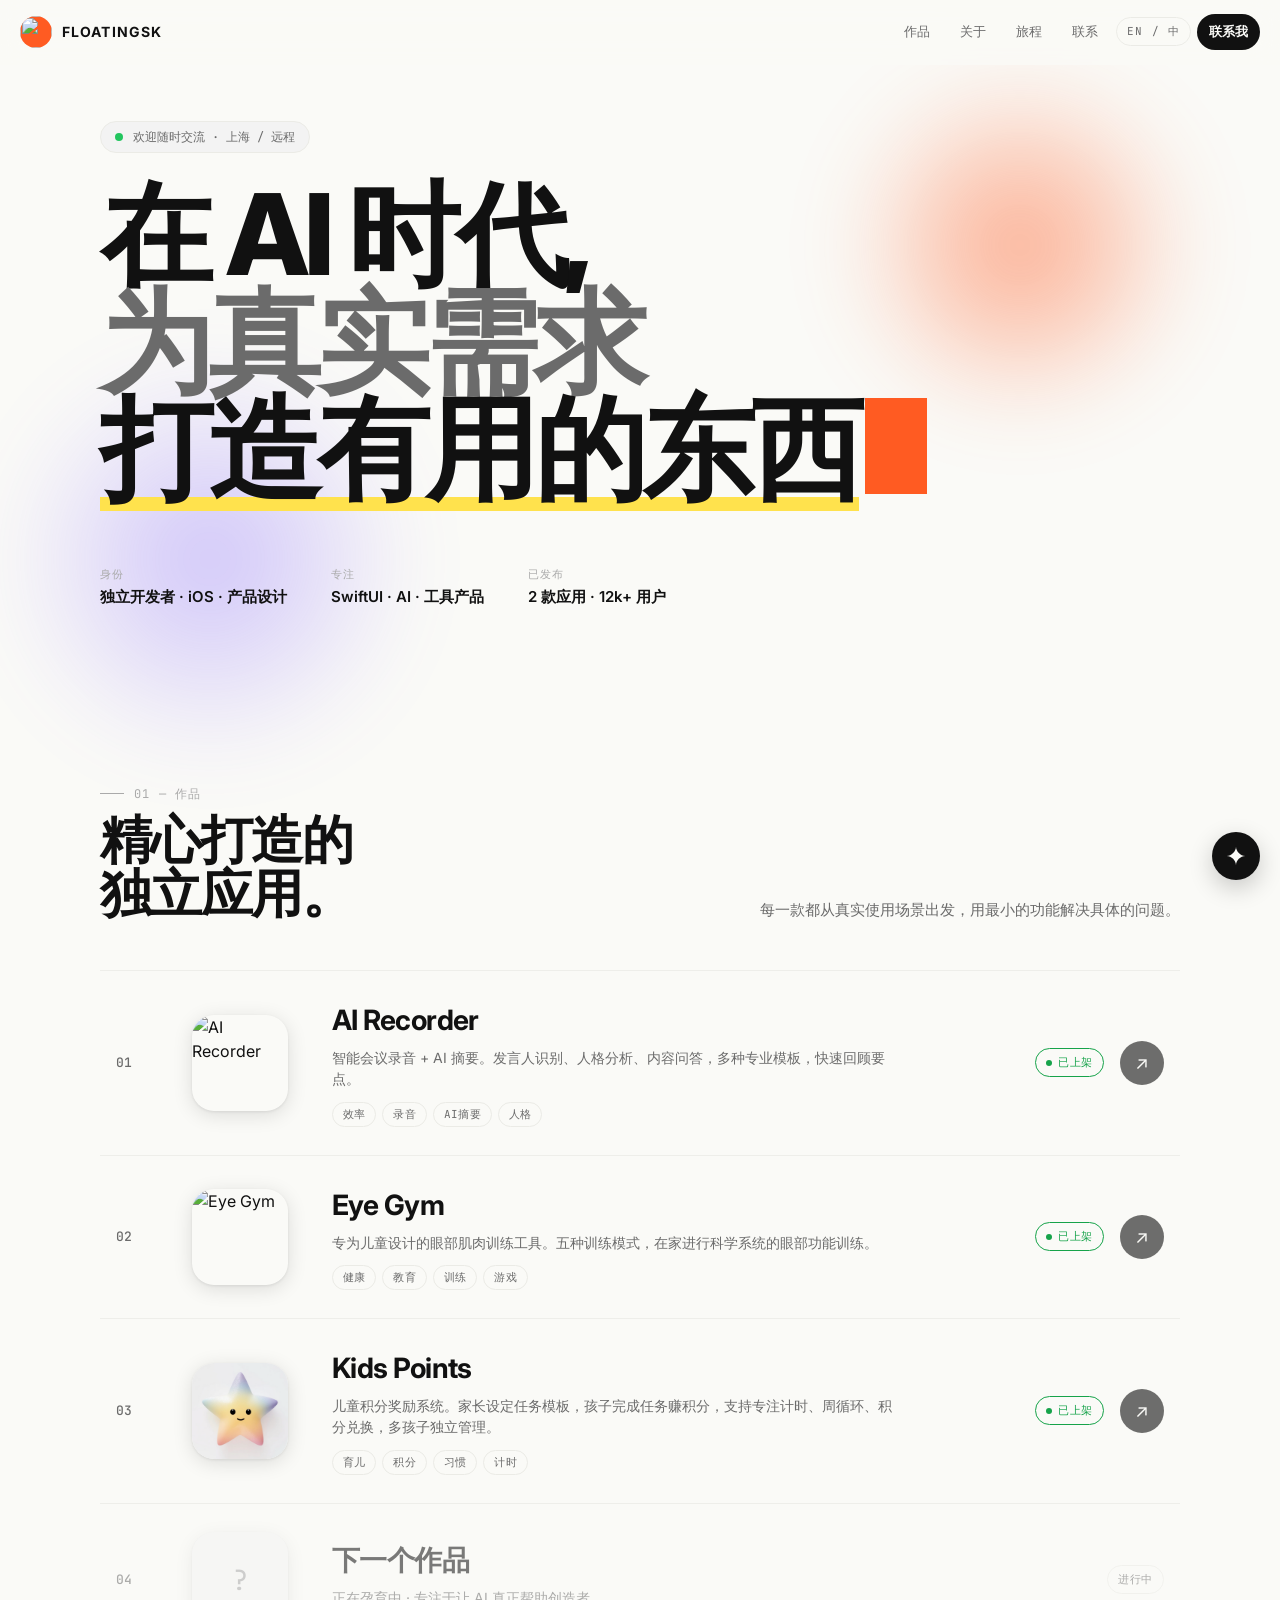
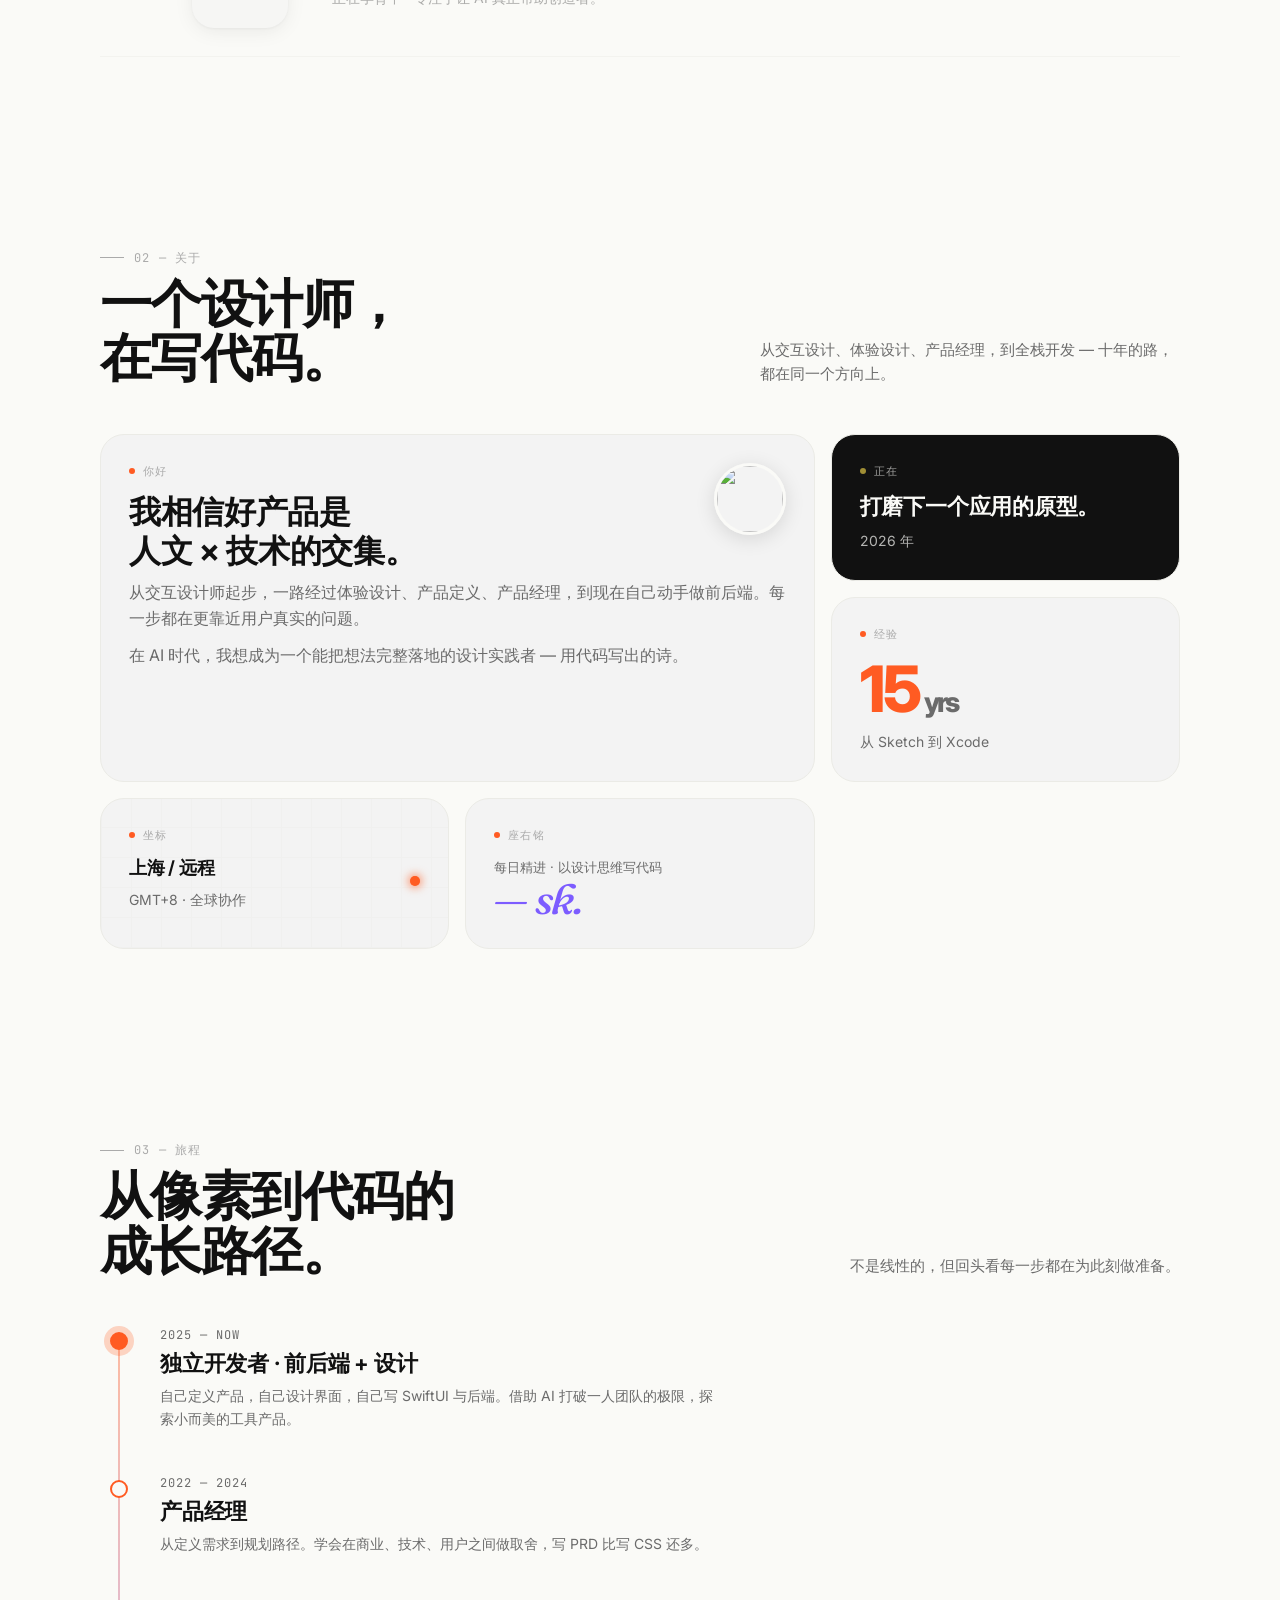
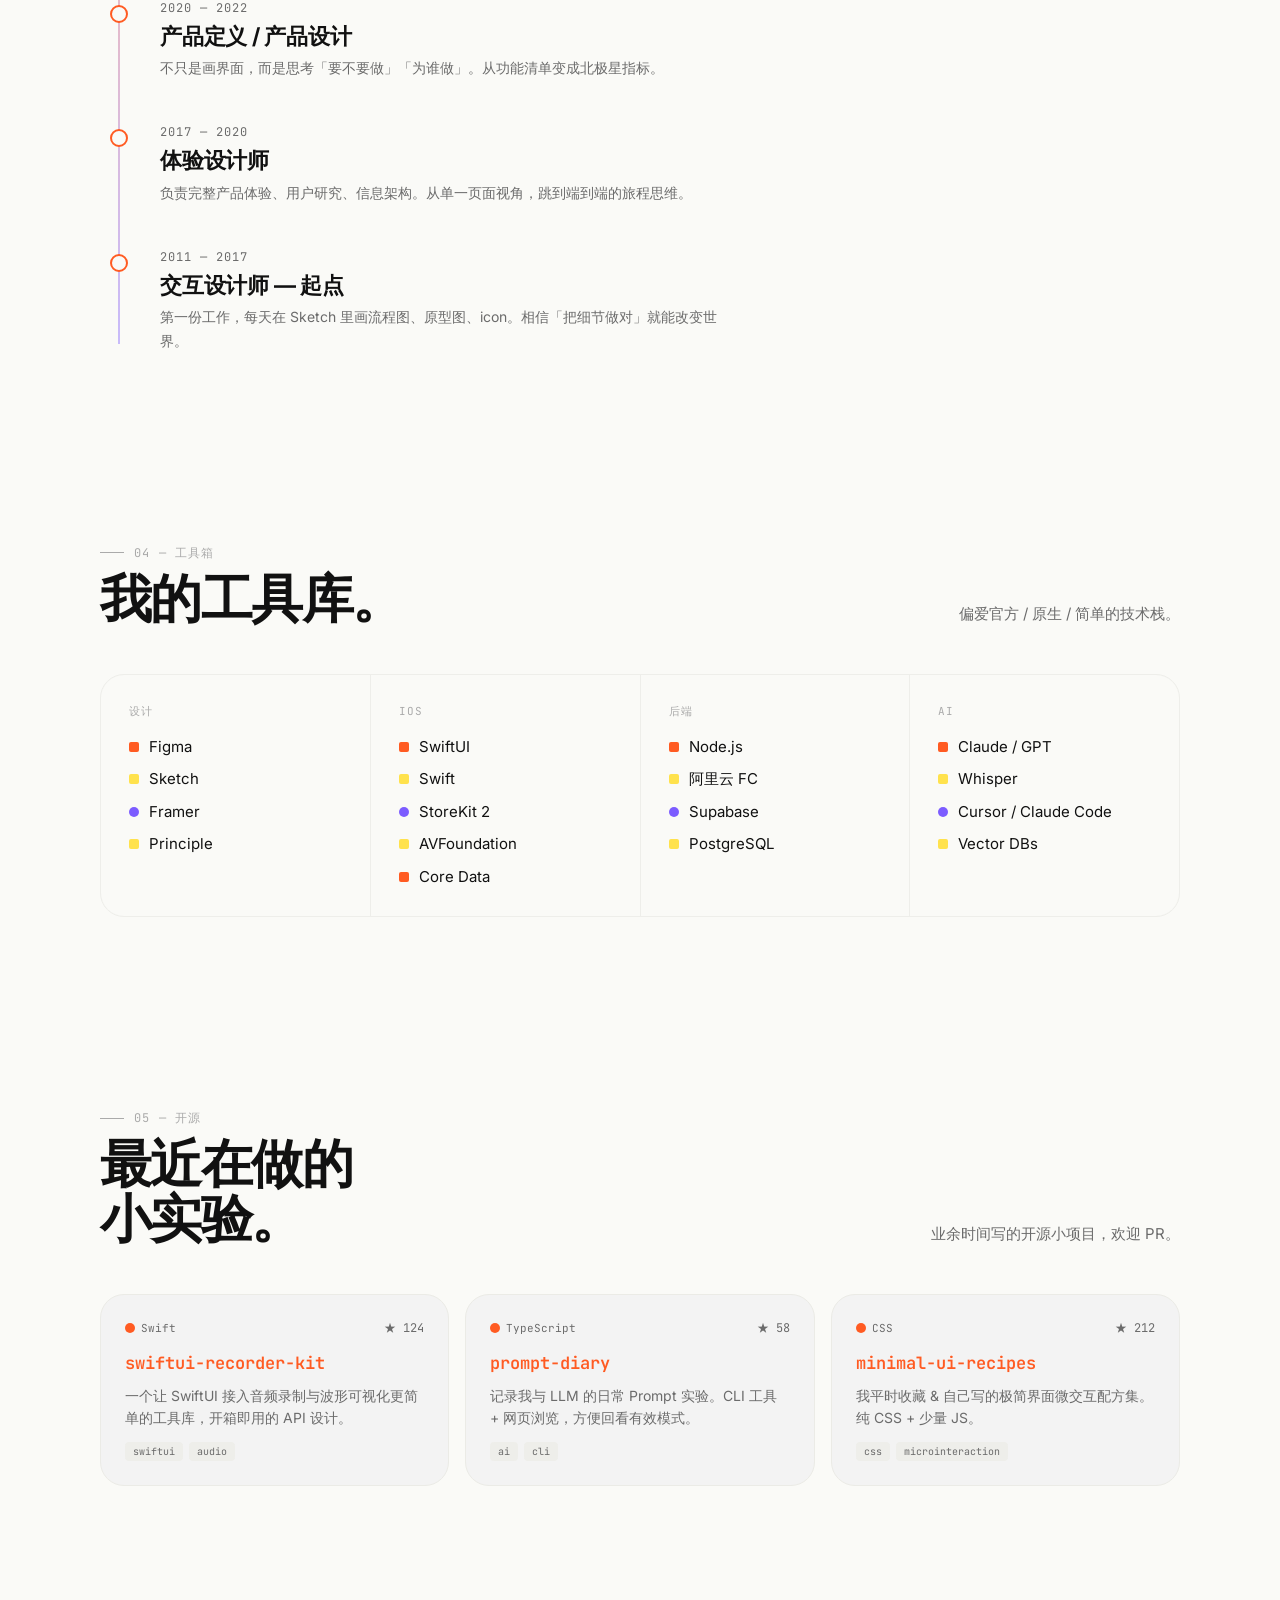
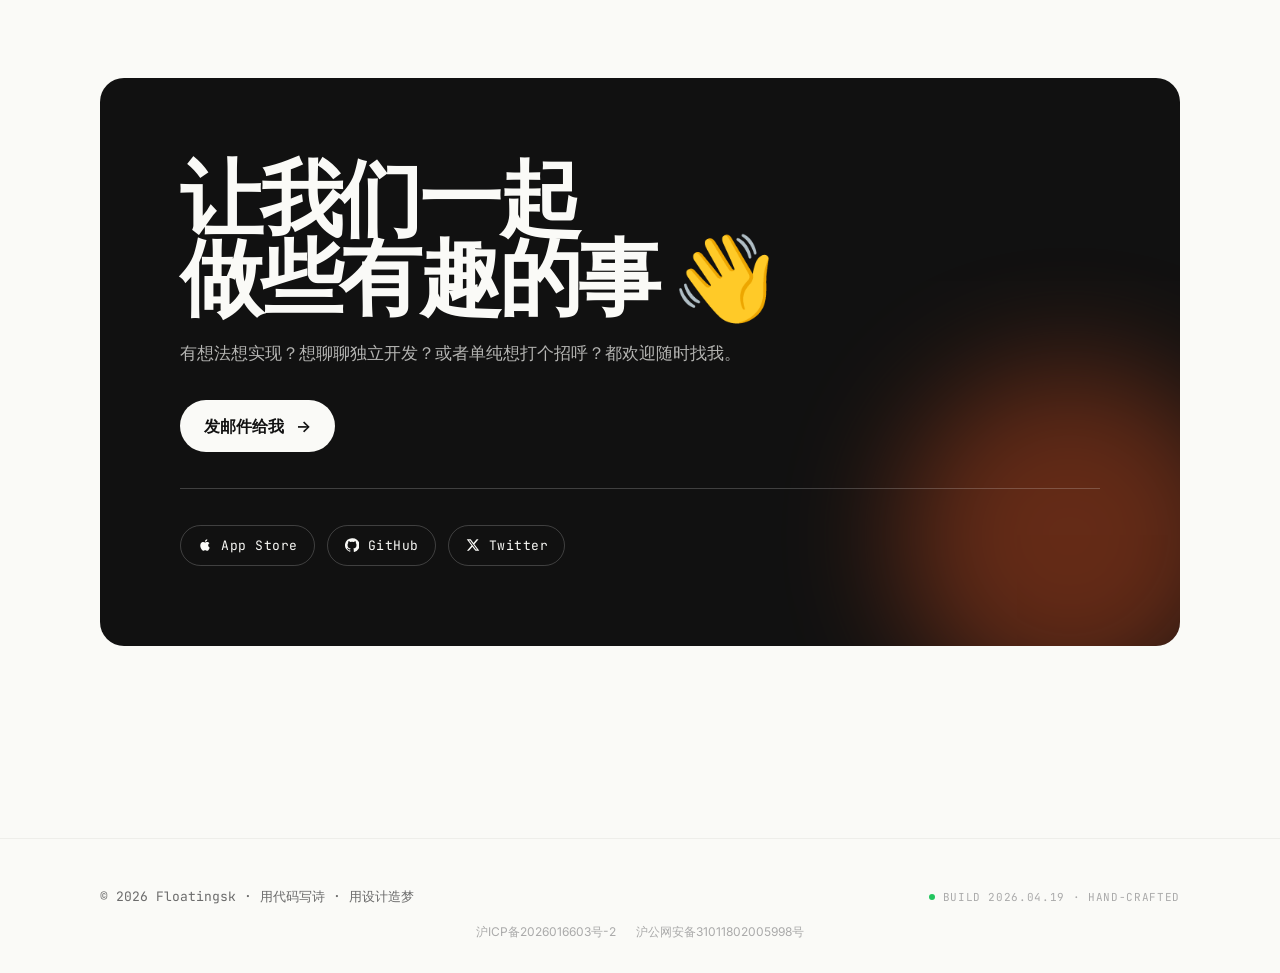
==== index.html @ 00fb9bf7 "Kids Points 已上线：添加 App Store 链接，状态改为已上架" ====
<!DOCTYPE html>
<html lang="zh-CN">
<head>
<meta charset="UTF-8">
<meta name="viewport" content="width=device-width, initial-scale=1.0">
<title>Floatingsk — 独立开发者 / Indie Developer</title>
<link rel="icon" type="image/png" href="assets/favicon-round.png">
<link rel="apple-touch-icon" href="assets/favicon-round.png">
<link rel="preconnect" href="https://fonts.googleapis.com">
<link rel="preconnect" href="https://fonts.gstatic.com" crossorigin>
<link href="https://fonts.googleapis.com/css2?family=Inter:wght@400;500;600;700;800;900&family=Fraunces:opsz,wght@9..144,400;9..144,500;9..144,600;9..144,700;9..144,800;9..144,900&family=JetBrains+Mono:wght@400;500;600;700&family=Instrument+Serif&display=swap" rel="stylesheet">
<style>
/* ================================================================
   Design tokens — controlled by Tweaks & data-theme / data-mode
   ================================================================ */
:root {
  --bg: #FAFAF7;
  --bg-card: #F3F3F3;
  --fg: #111111;
  --fg-muted: #6B6B6B;
  --fg-dim: #AAAAAA;
  --border: #EBEBE6;
  --hair: #EEEEEA;
  --accent: #FF5B22;
  --accent-2: #FFD84D;
  --accent-3: #7C5CFF;
  --font-sans: 'Inter', -apple-system, BlinkMacSystemFont, 'Segoe UI', sans-serif;
  --font-serif: 'Fraunces', 'Instrument Serif', Georgia, serif;
  --font-mono: 'JetBrains Mono', ui-monospace, Menlo, monospace;
  --font-display: var(--font-sans);
  --density: 1;
  --radius: 24px;
  --radius-sm: 14px;
  --max: 1120px;
  --pad: calc(28px * var(--density));
}

[data-mode="dark"] {
  --bg: #0D0D0E;
  --bg-card: #17171A;
  --fg: #F5F5F2;
  --fg-muted: #9A9A95;
  --fg-dim: #55555A;
  --border: #222226;
  --hair: #1D1D20;
}

/* Theme variants */
[data-theme="playful"] {
  --accent: #FF5B22;
  --accent-2: #FFE24D;
  --accent-3: #7C5CFF;
}
[data-theme="editorial"] {
  --bg: #F4EFE6;
  --bg-card: #EBE4D6;
  --fg: #1A1710;
  --fg-muted: #6B6558;
  --border: #DDD3C0;
  --hair: #E2D9C7;
  --accent: #C8452A;
  --accent-2: #D9A441;
  --accent-3: #3A5A3E;
  --font-display: var(--font-serif);
}
[data-theme="editorial"][data-mode="dark"] {
  --bg: #15130E;
  --bg-card: #1E1A13;
  --fg: #EFE7D6;
  --fg-muted: #9A8F77;
  --border: #2A241A;
  --hair: #221D14;
}
[data-theme="terminal"] {
  --bg: #0B0E0F;
  --bg-card: #10161A;
  --fg: #D6F5E4;
  --fg-muted: #6B9A82;
  --fg-dim: #3B5C4B;
  --border: #1B2A25;
  --hair: #152220;
  --accent: #3BF4A0;
  --accent-2: #67E8F9;
  --accent-3: #F97373;
  --font-display: var(--font-mono);
  --font-sans: var(--font-mono);
}
[data-theme="terminal"][data-mode="light"] {
  --bg: #F0F5F1;
  --bg-card: #E4EDE5;
  --fg: #0B2218;
  --fg-muted: #3B5C4B;
  --border: #C8D6CA;
  --hair: #D4DFD5;
  --accent: #007A4D;
  --accent-2: #0E7490;
  --accent-3: #B91C1C;
}

/* ================================================================
   Base
   ================================================================ */
* { margin: 0; padding: 0; box-sizing: border-box; }
html { scroll-behavior: smooth; }

body {
  font-family: var(--font-sans);
  background: var(--bg);
  color: var(--fg);
  line-height: 1.5;
  -webkit-font-smoothing: antialiased;
  overflow-x: clip;
  touch-action: pan-y;
  transition: background .4s ease, color .4s ease;
  overflow-x: hidden;
}
a { color: inherit; }
img { display: block; max-width: 100%; }

.wrap {
  max-width: var(--max);
  margin: 0 auto;
  padding: 0 20px;
}

/* Selection color pulls from accent */
::selection { background: var(--accent); color: var(--bg); }

/* ================================================================
   Nav
   ================================================================ */
.nav {
  position: sticky; top: 0; z-index: 50;
  backdrop-filter: blur(14px);
  -webkit-backdrop-filter: blur(14px);
  background: color-mix(in srgb, var(--bg) 78%, transparent);
  border-bottom: 1px solid transparent;
  transition: border-color .2s, background .2s;
}
.nav.scrolled { border-bottom-color: var(--hair); }
.nav-inner {
  padding: 14px 20px;
  display: flex;
  align-items: center;
  justify-content: space-between;
  gap: 16px;
}
.logo {
  display: flex; align-items: center; gap: 10px;
  text-decoration: none; color: var(--fg);
  font-weight: 700; font-size: 14px; letter-spacing: 0.08em;
  cursor: pointer;
}
.logo-dot {
  width: 32px; height: 32px; border-radius: 50%;
  overflow: hidden; position: relative;
  background: var(--accent);
  flex-shrink: 0;
}
.logo-dot img { width: 100%; height: 100%; object-fit: cover; }
.logo-name { position: relative; }
.logo-name::after {
  content: ''; position: absolute; left: 0; right: 0; bottom: -3px;
  height: 2px; background: var(--fg);
  transform: scaleX(0); transform-origin: right;
  transition: transform .3s cubic-bezier(.2,.7,.2,1);
}
.logo:hover .logo-name::after { transform: scaleX(1); transform-origin: left; }

.nav-links { display: flex; align-items: center; gap: 6px; flex-shrink: 0; flex-wrap: nowrap; }
.nav-links a {
  font-size: 13px; text-decoration: none; color: var(--fg-muted);
  padding: 8px 12px; border-radius: 999px;
  transition: color .2s, background .2s;
}
.nav-links a:hover { color: var(--fg); background: var(--hair); }
.nav-cta {
  background: var(--fg) !important; color: var(--bg) !important;
  font-weight: 600 !important; white-space: nowrap;
}
.nav-cta:hover { background: var(--accent) !important; color: var(--bg) !important; }

.lang-toggle {
  font-family: var(--font-mono);
  font-size: 11px; letter-spacing: 0.1em;
  padding: 6px 10px; border-radius: 999px;
  background: transparent; color: var(--fg-muted);
  border: 1px solid var(--border); cursor: pointer;
  transition: all .2s;
}
.lang-toggle:hover { color: var(--fg); border-color: var(--fg); }

/* ================================================================
   Hero
   ================================================================ */
.hero {
  padding: 56px 0 80px;
  position: relative;
  z-index: 1;
}
.hero-eyebrow {
  display: inline-flex; align-items: center; gap: 10px;
  font-family: var(--font-mono); font-size: 12px;
  color: var(--fg-muted); margin-bottom: 28px;
  padding: 6px 14px; border-radius: 999px;
  border: 1px solid var(--border);
  background: var(--bg-card);
}
.hero-eyebrow .pulse {
  width: 8px; height: 8px; border-radius: 50%;
  background: #22C55E;
  box-shadow: 0 0 0 0 rgba(34,197,94,.6);
  animation: pulse 2s infinite;
}
[data-theme="terminal"] .hero-eyebrow .pulse { background: var(--accent); }
@keyframes pulse {
  0%,100% { box-shadow: 0 0 0 0 rgba(34,197,94,.5); }
  50% { box-shadow: 0 0 0 10px rgba(34,197,94,0); }
}

.hero-title {
  font-family: var(--font-display);
  font-size: clamp(40px, 8.8vw, 128px);
  font-weight: 800;
  line-height: 0.95;
  letter-spacing: -0.04em;
  margin-bottom: 32px;
  max-width: 1000px;
}
[data-theme="editorial"] .hero-title { font-weight: 500; letter-spacing: -0.03em; font-style: italic; }
[data-theme="terminal"] .hero-title { font-weight: 700; letter-spacing: -0.02em; font-size: clamp(40px, 7.5vw, 100px); }

.hero-title .word {
  display: inline-block;
  position: relative;
}
.hero-title .muted { color: var(--fg-muted); }
.hero-title .accent {
  color: var(--accent);
  position: relative;
}
.hero-title .underline {
  position: relative;
  white-space: nowrap;
}
.hero-title .underline::after {
  content: ''; position: absolute; left: 0; right: 0;
  bottom: 0.04em; height: 0.12em;
  background: var(--accent-2);
  z-index: -1;
  transform: scaleX(0); transform-origin: left;
  animation: draw 1.2s cubic-bezier(.2,.7,.2,1) .6s forwards;
}
@keyframes draw { to { transform: scaleX(1); } }

.hero-cursor {
  display: inline-block;
  width: 0.55em; height: 0.85em;
  background: var(--accent);
  vertical-align: -0.05em;
  animation: blink 1s steps(2) infinite;
  margin-left: 0.05em;
}
@keyframes blink { 50% { opacity: 0; } }

.hero-meta {
  display: flex; flex-wrap: wrap; gap: 28px 44px;
  padding-top: 32px;
  max-width: 720px;
  align-items: flex-start;
}
.hero-meta-item {
  display: flex; flex-direction: column; gap: 4px;
}
.hero-meta-label {
  font-family: var(--font-mono); font-size: 11px;
  color: var(--fg-dim); letter-spacing: 0.08em;
  text-transform: uppercase;
}
.hero-meta-value { font-size: 15px; font-weight: 600; color: var(--fg); }

.page-top { position: relative; }

/* Decorative hero orbs */
.hero-orb {
  position: absolute; pointer-events: none; z-index: 0;
  border-radius: 50%; filter: blur(40px); opacity: 0.5;
}
.hero-orb.one {
  width: 360px; height: 360px;
  background: radial-gradient(circle, var(--accent) 0%, transparent 70%);
  top: 0; right: 80px;
}
.hero-orb.two {
  width: 420px; height: 420px;
  background: radial-gradient(circle, var(--accent-3) 0%, transparent 70%);
  bottom: -80px; left: 0;
  opacity: 0.35;
}
[data-theme="editorial"] .hero-orb { opacity: 0.25; filter: blur(60px); }
[data-theme="terminal"] .hero-orb { opacity: 0.3; }
body.motion-off .hero-orb { display: none; }

/* Floating balloon */
.hero-balloon {
  position: absolute;
  right: 4%; bottom: -40px;
  height: 320px; width: auto;
  pointer-events: auto;
  user-select: none;
  z-index: 1;
  animation: float 6s ease-in-out infinite;
  cursor: grab;
  transition: transform .3s;
  transform: scaleX(-1);
}
.hero-balloon:hover { transform: scaleX(-1) scale(1.08) rotate(3deg); }
@keyframes float {
  0%,100% { transform: scaleX(-1) translateY(0) rotate(3deg); }
  50% { transform: scaleX(-1) translateY(-20px) rotate(-3deg); }
}
body.motion-off .hero-balloon { animation: none; }
[data-theme="editorial"] .hero-balloon { filter: sepia(0.3) hue-rotate(-10deg); }
[data-theme="terminal"] .hero-balloon { filter: hue-rotate(140deg) saturate(1.5) brightness(1.1); }

@media (max-width: 860px) {
  .hero-balloon { height: 180px; right: -20px; opacity: 0.7; }
}
@media (max-width: 600px) {
  .hero { padding: 32px 0 60px; }
  .hero-balloon { display: none; }
  .hero-meta { gap: 16px 32px; }
}

/* ================================================================
   Section boilerplate
   ================================================================ */
.section { padding: 96px 0; position: relative; }
.section-head {
  display: flex; align-items: flex-end; justify-content: space-between;
  gap: 24px; margin-bottom: 48px;
  flex-wrap: wrap;
}
.section-num {
  font-family: var(--font-mono); font-size: 12px;
  color: var(--fg-dim); letter-spacing: 0.1em;
  display: flex; align-items: center; gap: 10px;
}
.section-num::before {
  content: ''; width: 24px; height: 1px; background: var(--fg-dim);
}
.section-title {
  font-family: var(--font-display);
  font-size: clamp(32px, 4.5vw, 52px);
  font-weight: 700;
  letter-spacing: -0.03em;
  line-height: 1.05;
  margin-top: 10px;
  max-width: 700px;
}
[data-theme="editorial"] .section-title { font-style: italic; font-weight: 500; }

.section-sub {
  font-size: 15px; color: var(--fg-muted);
  max-width: 420px; line-height: 1.6;
}

/* ================================================================
   Apps
   ================================================================ */
.apps-list {
  display: flex; flex-direction: column;
  border-top: 1px solid var(--hair);
}
.app-row {
  display: grid;
  grid-template-columns: 48px 112px 1fr auto;
  align-items: center; gap: 28px;
  padding: 28px 16px;
  border-bottom: 1px solid var(--hair);
  text-decoration: none; color: inherit;
  position: relative;
  transition: padding .3s cubic-bezier(.2,.7,.2,1);
}
.app-row::before {
  content: ''; position: absolute; inset: 0;
  background: var(--bg-card);
  opacity: 0; transition: opacity .3s;
  z-index: -1;
  border-radius: 20px;
  margin: 4px;
}
.app-row:hover::before { opacity: 1; }
.app-row:hover { padding-left: 28px; }
.app-row:hover .app-arrow { transform: translate(4px, -4px); opacity: 1; }

.app-num {
  font-family: var(--font-mono); font-size: 13px;
  color: var(--fg-muted); font-weight: 500;
}
.app-icon {
  width: 96px; height: 96px; border-radius: 22px;
  overflow: hidden;
  box-shadow: 0 4px 20px rgba(0,0,0,0.12), 0 1px 3px rgba(0,0,0,0.08);
  transition: transform .4s cubic-bezier(.2,.7,.2,1);
  position: relative;
}
.app-row:hover .app-icon { transform: scale(1.04) rotate(-2deg); }
.app-icon img { width: 100%; height: 100%; object-fit: cover; }
.app-icon .shine {
  position: absolute; inset: 0;
  background: linear-gradient(135deg, rgba(255,255,255,.4) 0%, transparent 40%);
  opacity: 0; transition: opacity .3s;
}
.app-row:hover .app-icon .shine { opacity: 1; }

.app-body { min-width: 0; }
.app-name {
  font-family: var(--font-display);
  font-size: 28px; font-weight: 700;
  letter-spacing: -0.02em; margin-bottom: 6px;
}
[data-theme="editorial"] .app-name { font-weight: 500; font-style: italic; }
.app-desc {
  font-size: 14px; color: var(--fg-muted);
  line-height: 1.55; max-width: 560px;
}
.app-tags { display: flex; flex-wrap: wrap; gap: 6px; margin-top: 12px; }
.app-tag {
  font-family: var(--font-mono); font-size: 11px;
  color: var(--fg-muted); padding: 3px 10px;
  border-radius: 999px; border: 1px solid var(--border);
  letter-spacing: 0.02em;
}

.app-meta { display: flex; align-items: center; gap: 16px; flex-shrink: 0; }
.app-status {
  font-family: var(--font-mono); font-size: 11px;
  padding: 5px 10px; border-radius: 999px;
  border: 1px solid var(--border); color: var(--fg-muted);
  letter-spacing: 0.06em;
  display: flex; align-items: center; gap: 6px;
}
.app-status.live { color: #16A34A; border-color: currentColor; }
.app-status.live::before {
  content: ''; width: 6px; height: 6px; border-radius: 50%;
  background: currentColor; animation: pulse 2s infinite;
}
[data-theme="terminal"] .app-status.live { color: var(--accent); }

.app-arrow {
  width: 44px; height: 44px; border-radius: 50%;
  background: var(--fg); color: var(--bg);
  display: flex; align-items: center; justify-content: center;
  opacity: 0.6; transition: all .3s cubic-bezier(.2,.7,.2,1);
  font-size: 18px;
}

@media (max-width: 720px) {
  .app-row { grid-template-columns: 80px 1fr; gap: 16px; padding: 20px 8px; }
  .app-num, .app-arrow { display: none; }
  .app-icon { width: 72px; height: 72px; border-radius: 18px; }
  .app-name { font-size: 22px; }
  .app-meta { grid-column: 1 / -1; }
}

/* ================================================================
   About (bento)
   ================================================================ */
.bento {
  display: grid;
  grid-template-columns: repeat(6, 1fr);
  grid-auto-rows: minmax(140px, auto);
  gap: 16px;
}
.bento .cell {
  background: var(--bg-card);
  border-radius: var(--radius);
  padding: 28px;
  border: 1px solid var(--border);
  position: relative;
  overflow: hidden;
  transition: transform .3s, border-color .3s;
}
.bento .cell:hover { transform: translateY(-4px); border-color: var(--fg-muted); }

.cell-label {
  font-family: var(--font-mono); font-size: 11px;
  color: var(--fg-dim); letter-spacing: 0.1em;
  text-transform: uppercase;
  margin-bottom: 14px;
  display: flex; align-items: center; gap: 8px;
}
.cell-label::before {
  content: ''; width: 6px; height: 6px; border-radius: 50%;
  background: var(--accent);
}
.cell h3 {
  font-family: var(--font-display);
  font-size: 22px; font-weight: 700;
  letter-spacing: -0.01em;
  margin-bottom: 10px;
  line-height: 1.2;
}
.cell p {
  font-size: 14px; color: var(--fg-muted); line-height: 1.6;
}

.cell.intro { grid-column: span 4; grid-row: span 2; }
.cell.intro h3 {
  font-size: 32px; line-height: 1.2; font-weight: 700;
}
[data-theme="editorial"] .cell.intro h3 { font-weight: 500; font-style: italic; }
.cell.intro p { font-size: 16px; margin-bottom: 12px; }
.cell.intro .cell-avatar {
  position: absolute; top: 28px; right: 28px;
  width: 72px; height: 72px; border-radius: 50%;
  overflow: hidden;
  border: 3px solid var(--bg);
  box-shadow: 0 4px 20px rgba(0,0,0,0.12);
}
.cell.intro .cell-avatar img { width: 100%; height: 100%; object-fit: cover; }

.cell.now { grid-column: span 2; grid-row: span 1; background: var(--fg); color: var(--bg); }
.cell.now .cell-label { color: var(--bg); opacity: 0.6; }
.cell.now .cell-label::before { background: var(--accent-2); }
.cell.now h3 { color: var(--bg); }
.cell.now p { color: var(--bg); opacity: 0.7; }

.cell.stats { grid-column: span 2; grid-row: span 1; text-align: left; }
.cell.stats .big {
  font-family: var(--font-display);
  font-size: 64px; font-weight: 800;
  line-height: 1; letter-spacing: -0.04em;
  color: var(--accent);
}
[data-theme="editorial"] .cell.stats .big { font-style: italic; font-weight: 600; }

.cell.location { grid-column: span 2; grid-row: span 1; }
.cell.location .map {
  position: absolute; inset: 0;
  background:
    repeating-linear-gradient(90deg, var(--border) 0 1px, transparent 1px 30px),
    repeating-linear-gradient(0deg, var(--border) 0 1px, transparent 1px 30px);
  opacity: 0.3; pointer-events: none;
}
.cell.location .map-pin {
  position: absolute;
  right: 28px; bottom: 42%;
  width: 10px; height: 10px;
  pointer-events: none;
}
.cell.location .map-pin::before {
  content: '';
  position: absolute;
  inset: 0;
  border-radius: 50%;
  background: var(--accent);
  box-shadow: 0 0 8px 2px color-mix(in srgb, var(--accent) 60%, transparent);
}
.cell.location .map-pin::after {
  content: '';
  position: absolute;
  top: 50%; left: 50%;
  transform: translate(-50%, -50%) scale(1);
  width: 10px; height: 10px;
  border-radius: 50%;
  background: color-mix(in srgb, var(--accent) 40%, transparent);
  animation: pin-pulse 2s ease-out infinite;
}
@keyframes pin-pulse {
  0%   { transform: translate(-50%,-50%) scale(1); opacity: 0.8; }
  100% { transform: translate(-50%,-50%) scale(4); opacity: 0; }
}
.cell.location > * { position: relative; }

.cell.signature { grid-column: span 2; grid-row: span 1; display: flex; flex-direction: column; justify-content: space-between; }
.cell.signature .sig-font {
  font-family: var(--font-serif);
  font-size: 42px; font-weight: 500; font-style: italic;
  color: var(--accent-3); line-height: 1;
  letter-spacing: -0.02em;
}

@media (max-width: 860px) {
  .bento { grid-template-columns: repeat(2, 1fr); }
  .cell.intro { grid-column: span 2; grid-row: span 2; }
  .cell.now, .cell.stats, .cell.location, .cell.signature { grid-column: span 1; }
  .cell.intro .cell-avatar { width: 56px; height: 56px; top: 20px; right: 20px; }
  .cell.intro h3 { font-size: 24px; }
}

/* ================================================================
   Timeline — journey
   ================================================================ */
.timeline {
  position: relative;
  padding-left: 0;
}
.timeline::before {
  content: '';
  position: absolute;
  left: 18px; top: 8px; bottom: 8px;
  width: 2px;
  background: linear-gradient(to bottom, var(--accent), var(--accent-3));
  opacity: 0.4;
}
.tl-item {
  position: relative;
  padding-left: 60px; padding-bottom: 44px;
}
.tl-item:last-child { padding-bottom: 0; }
.tl-dot {
  position: absolute; left: 10px; top: 6px;
  width: 18px; height: 18px; border-radius: 50%;
  background: var(--bg);
  border: 2px solid var(--accent);
  z-index: 1;
  transition: all .3s;
}
.tl-item:hover .tl-dot {
  background: var(--accent);
  transform: scale(1.3);
}
.tl-item.current .tl-dot {
  background: var(--accent);
  box-shadow: 0 0 0 6px color-mix(in srgb, var(--accent) 25%, transparent);
  animation: pulse-dot 2s infinite;
}
@keyframes pulse-dot {
  0%,100% { box-shadow: 0 0 0 6px color-mix(in srgb, var(--accent) 25%, transparent); }
  50% { box-shadow: 0 0 0 10px color-mix(in srgb, var(--accent) 10%, transparent); }
}

.tl-year {
  font-family: var(--font-mono); font-size: 12px;
  color: var(--fg-muted); letter-spacing: 0.08em;
  margin-bottom: 6px;
}
.tl-title {
  font-family: var(--font-display);
  font-size: 22px; font-weight: 700;
  letter-spacing: -0.01em;
  margin-bottom: 6px;
  line-height: 1.25;
}
[data-theme="editorial"] .tl-title { font-weight: 500; font-style: italic; }
.tl-desc { font-size: 14px; color: var(--fg-muted); line-height: 1.65; max-width: 560px; }
.tl-badge {
  display: inline-block;
  font-family: var(--font-mono); font-size: 10px;
  padding: 2px 8px; border-radius: 999px;
  background: var(--accent); color: var(--bg);
  margin-left: 8px; letter-spacing: 0.06em;
  vertical-align: 3px;
}

/* ================================================================
   Stack
   ================================================================ */
.stack-grid {
  display: grid;
  grid-template-columns: repeat(auto-fit, minmax(220px, 1fr));
  gap: 1px;
  background: var(--hair);
  border: 1px solid var(--hair);
  border-radius: var(--radius);
  overflow: hidden;
}
.stack-group {
  background: var(--bg);
  padding: 28px;
}
.stack-heading {
  font-family: var(--font-mono); font-size: 11px;
  color: var(--fg-dim); letter-spacing: 0.1em;
  text-transform: uppercase; margin-bottom: 16px;
}
.stack-items { display: flex; flex-direction: column; gap: 10px; }
.stack-item {
  display: flex; align-items: center; gap: 10px;
  font-size: 15px; color: var(--fg);
}
.stack-item .sq {
  width: 10px; height: 10px;
  background: var(--accent); flex-shrink: 0;
  border-radius: 2px;
}
.stack-item:nth-child(2n) .sq { background: var(--accent-2); }
.stack-item:nth-child(3n) .sq { background: var(--accent-3); border-radius: 50%; }

/* ================================================================
   Open source / writing cards
   ================================================================ */
.os-grid {
  display: grid;
  grid-template-columns: repeat(auto-fit, minmax(280px, 1fr));
  gap: 16px;
}
.os-card {
  background: var(--bg-card);
  border: 1px solid var(--border);
  border-radius: var(--radius);
  padding: 24px;
  transition: transform .3s, border-color .3s;
  text-decoration: none; color: inherit;
  display: flex; flex-direction: column;
  min-height: 180px;
}
.os-card:hover { transform: translateY(-4px); border-color: var(--accent); }
.os-card-top { display: flex; justify-content: space-between; align-items: center; margin-bottom: 14px; }
.os-lang {
  font-family: var(--font-mono); font-size: 11px;
  display: flex; align-items: center; gap: 6px;
  color: var(--fg-muted);
}
.os-lang::before {
  content: ''; width: 10px; height: 10px; border-radius: 50%;
  background: var(--accent);
}
.os-stars {
  font-family: var(--font-mono); font-size: 12px;
  color: var(--fg-muted);
  display: flex; align-items: center; gap: 4px;
}
.os-name {
  font-family: var(--font-mono); font-size: 17px;
  font-weight: 600; margin-bottom: 8px;
  color: var(--accent);
}
.os-desc { font-size: 14px; color: var(--fg-muted); line-height: 1.55; flex: 1; }
.os-tags { display: flex; gap: 6px; flex-wrap: wrap; margin-top: 14px; }
.os-tag {
  font-family: var(--font-mono); font-size: 10px;
  padding: 2px 8px; border-radius: 4px;
  background: var(--hair); color: var(--fg-muted);
}

/* ================================================================
   Contact
   ================================================================ */
.contact-block {
  background: var(--fg); color: var(--bg);
  border-radius: var(--radius);
  padding: clamp(40px, 7vw, 80px);
  position: relative; overflow: hidden;
}
.contact-block h2 {
  font-family: var(--font-display);
  font-size: clamp(40px, 6.5vw, 88px);
  font-weight: 800; line-height: 0.95;
  letter-spacing: -0.04em;
  margin-bottom: 24px;
  max-width: 900px;
}
[data-theme="editorial"] .contact-block h2 { font-weight: 500; font-style: italic; }
.contact-block h2 .wave {
  display: inline-block;
  transform-origin: 70% 70%;
  animation: wave 2.5s ease-in-out infinite;
}
@keyframes wave {
  0%,60%,100% { transform: rotate(0); }
  10%,30% { transform: rotate(14deg); }
  20%,40% { transform: rotate(-8deg); }
}
body.motion-off .contact-block h2 .wave { animation: none; }

.contact-cta {
  display: inline-flex; align-items: center; gap: 12px;
  font-size: 16px; font-weight: 600;
  padding: 14px 24px;
  background: var(--bg); color: var(--fg);
  border-radius: 999px; text-decoration: none;
  transition: transform .2s, background .2s;
}
.contact-cta:hover { transform: translateY(-2px); background: var(--accent); color: var(--bg); }
.contact-cta .arrow {
  transition: transform .3s cubic-bezier(.2,.7,.2,1);
}
.contact-cta:hover .arrow { transform: translateX(4px); }

.contact-socials {
  display: flex; flex-wrap: wrap; gap: 12px;
  margin-top: 36px;
  padding-top: 36px;
  border-top: 1px solid color-mix(in srgb, var(--bg) 20%, transparent);
}
.social-link {
  display: inline-flex; align-items: center; gap: 8px;
  padding: 10px 16px;
  border-radius: 999px;
  border: 1px solid color-mix(in srgb, var(--bg) 20%, transparent);
  color: var(--bg); text-decoration: none;
  font-size: 13px; font-family: var(--font-mono);
  letter-spacing: 0.04em;
  transition: all .2s;
}
.social-link:hover {
  background: var(--accent); border-color: var(--accent);
  transform: translateY(-2px);
}
.social-link .ico {
  width: 16px; height: 16px; display: flex; align-items: center; justify-content: center;
}

.contact-deco {
  position: absolute; right: -60px; bottom: -60px;
  width: 340px; height: 340px;
  background: var(--accent);
  border-radius: 50%;
  opacity: 0.35;
  filter: blur(60px);
  pointer-events: none;
}
body.motion-off .contact-deco { display: none; }

/* ================================================================
   Footer
   ================================================================ */
.footer {
  padding: 48px 0 32px;
  border-top: 1px solid var(--hair);
  margin-top: 96px;
}
.footer-inner {
  max-width: var(--max); margin: 0 auto; padding: 0 20px;
  display: flex; justify-content: space-between; align-items: center;
  gap: 16px; flex-wrap: wrap;
}
.footer-copy { font-size: 13px; color: var(--fg-muted); font-family: var(--font-mono); }
.footer-build {
  font-family: var(--font-mono); font-size: 11px;
  color: var(--fg-dim); letter-spacing: 0.06em;
  display: flex; align-items: center; gap: 8px;
}
.footer-build .dot { width: 6px; height: 6px; border-radius: 50%; background: #22C55E; }

.footer-beian {
  max-width: var(--max); margin: 16px auto 0; padding: 0 20px;
  display: flex; justify-content: center; gap: 20px; flex-wrap: wrap;
}
.footer-beian a {
  font-size: 12px; color: var(--fg-dim); text-decoration: none;
  transition: color .2s;
}
.footer-beian a:hover { color: var(--fg-muted); }

/* ================================================================
   Tweaks panel
   ================================================================ */
.tweaks {
  position: fixed; right: 20px; bottom: 20px;
  background: var(--bg); color: var(--fg);
  border: 1px solid var(--border);
  border-radius: 18px;
  padding: 18px;
  min-width: 280px;
  max-width: 320px;
  box-shadow: 0 20px 60px rgba(0,0,0,0.15), 0 4px 16px rgba(0,0,0,0.08);
  z-index: 100;
  font-family: var(--font-sans);
  display: none;
  backdrop-filter: blur(12px);
}
.tweaks.open { display: block; }
.tweaks-head {
  display: flex; justify-content: space-between; align-items: center;
  margin-bottom: 14px;
}
.tweaks-title { font-size: 13px; font-weight: 700; letter-spacing: 0.05em; }
.tweaks-close {
  background: transparent; border: none; cursor: pointer;
  color: var(--fg-muted); font-size: 18px; padding: 0;
}
.tweak-row {
  display: flex; flex-direction: column; gap: 6px;
  padding: 10px 0;
  border-top: 1px solid var(--hair);
}
.tweak-row:first-child { border-top: none; padding-top: 0; }
.tweak-label {
  font-family: var(--font-mono); font-size: 10px;
  color: var(--fg-dim); letter-spacing: 0.1em;
  text-transform: uppercase;
}
.tweak-opts {
  display: flex; flex-wrap: wrap; gap: 4px;
}
.tweak-btn {
  flex: 1 1 auto;
  font-family: var(--font-mono);
  font-size: 11px; font-weight: 500;
  padding: 6px 10px; border-radius: 8px;
  border: 1px solid var(--border);
  background: var(--bg-card); color: var(--fg-muted);
  cursor: pointer; transition: all .15s;
  white-space: nowrap;
}
.tweak-btn:hover { color: var(--fg); border-color: var(--fg-muted); }
.tweak-btn.active {
  background: var(--fg); color: var(--bg); border-color: var(--fg);
}

.tweak-toggle-btn {
  position: fixed; right: 20px; bottom: 20px;
  width: 48px; height: 48px; border-radius: 50%;
  background: var(--fg); color: var(--bg);
  border: none; cursor: pointer;
  display: flex; align-items: center; justify-content: center;
  flex-shrink: 0;
  box-shadow: 0 8px 24px rgba(0,0,0,0.2);
  z-index: 99;
  transition: transform .3s;
}
.tweak-toggle-btn:hover { transform: rotate(90deg); }
.tweak-toggle-btn.hidden { display: none; }

/* ================================================================
   Reveal on scroll
   ================================================================ */
[data-reveal] {
  opacity: 0;
  transform: translateY(24px);
  transition: opacity .7s cubic-bezier(.2,.7,.2,1), transform .7s cubic-bezier(.2,.7,.2,1);
}
[data-reveal].in { opacity: 1; transform: translateY(0); }
body.motion-off [data-reveal] { opacity: 1; transform: none; transition: none; }

/* ================================================================
   Easter egg
   ================================================================ */
.confetti {
  position: fixed; pointer-events: none;
  width: 10px; height: 14px;
  z-index: 9999;
}

/* Density variants */
[data-density="cozy"] .section { padding: 72px 0; }
[data-density="cozy"] .app-row { padding: 20px 16px; }
[data-density="cozy"] .bento .cell { padding: 22px; }

[data-density="airy"] .section { padding: 128px 0; }
[data-density="airy"] .app-row { padding: 40px 16px; }
[data-density="airy"] .bento .cell { padding: 36px; }

/* Mobile nav adjustments */
@media (max-width: 600px) {
  .nav-links a.nav-link-only { display: none; }
  .section { padding: 72px 0; }
  .timeline::before { left: 10px; }
  .tl-item { padding-left: 44px; }
  .tl-dot { left: 2px; }
  .hero-orb.two { display: none; }
}
</style>
</head>
<body data-mode="light" data-density="normal">

<!-- ============================== NAV ============================== -->
<nav class="nav" id="nav">
  <div class="nav-inner">
    <a class="logo" id="logo" href="#top">
      <span class="logo-dot"><img src="assets/avatar.png" alt=""></span>
      <span class="logo-name">FLOATINGSK</span>
    </a>
    <div class="nav-links">
      <a href="#apps" class="nav-link-only" data-i18n="nav.apps">作品</a>
      <a href="#about" class="nav-link-only" data-i18n="nav.about">关于</a>
      <a href="#journey" class="nav-link-only" data-i18n="nav.journey">旅程</a>
      <a href="#contact" class="nav-link-only" data-i18n="nav.contact">联系</a>
      <button class="lang-toggle" id="lang-toggle">EN / 中</button>
      <a href="mailto:171704949@qq.com" class="nav-cta" data-i18n="nav.cta">联系我</a>
    </div>
  </div>
</nav>

<div class="page-top">
<div class="hero-orb one"></div>
<div class="hero-orb two"></div>

<!-- ============================== HERO ============================== -->
<header class="hero" id="top">
  <div class="wrap">
    <div class="hero-eyebrow" data-reveal>
      <span class="pulse"></span>
      <span data-i18n="hero.eyebrow">欢迎随时交流 · 上海 / 远程</span>
    </div>
    <h1 class="hero-title" data-reveal>
      <span data-i18n="hero.line1">在 AI 时代，</span><br>
      <span class="muted" data-i18n="hero.line2">为真实需求</span><br>
      <span class="underline" data-i18n="hero.line3">打造有用的东西</span><span class="hero-cursor"></span>
    </h1>
    <div class="hero-meta" data-reveal>
      <div class="hero-meta-item">
        <span class="hero-meta-label" data-i18n="hero.role">ROLE</span>
        <span class="hero-meta-value" data-i18n="hero.role_v">独立开发者 · iOS · 产品设计</span>
      </div>
      <div class="hero-meta-item">
        <span class="hero-meta-label" data-i18n="hero.focus">FOCUS</span>
        <span class="hero-meta-value" data-i18n="hero.focus_v">SwiftUI · AI · 工具产品</span>
      </div>
      <div class="hero-meta-item">
        <span class="hero-meta-label" data-i18n="hero.shipped">SHIPPED</span>
        <span class="hero-meta-value" data-i18n="hero.shipped.v">2 apps · 12k+ users</span>
      </div>
    </div>
  </div>
  <img class="hero-balloon" id="balloon" src="assets/balloon.png" alt="">
</header>
</div>

<!-- ============================== APPS ============================== -->
<section class="section" id="apps">
  <div class="wrap">
    <div class="section-head" data-reveal>
      <div>
        <div class="section-num" data-i18n="apps.num">01 — WORKS</div>
        <h2 class="section-title" data-i18n="apps.title">精心打造的<br>独立应用。</h2>
      </div>
      <p class="section-sub" data-i18n="apps.sub">每一款都从真实使用场景出发，用最小的功能解决具体的问题。</p>
    </div>
    <div class="apps-list" data-reveal>

      <a class="app-row" href="https://apps.apple.com/cn/app/ai-recorder/id6760441600" target="_blank">
        <span class="app-num">01</span>
        <div class="app-icon">
          <img src="assets/ai-recorder-icon.jpg" alt="AI Recorder">
          <span class="shine"></span>
        </div>
        <div class="app-body">
          <div class="app-name">AI Recorder</div>
          <div class="app-desc" data-i18n="apps.ai.desc">智能会议录音 + AI 摘要。发言人识别、人格分析、内容问答，多种专业模板，快速回顾要点。</div>
          <div class="app-tags">
            <span class="app-tag" data-i18n="apps.ai.tag1">效率</span>
            <span class="app-tag" data-i18n="apps.ai.tag2">录音</span>
            <span class="app-tag" data-i18n="apps.ai.tag3">AI摘要</span>
            <span class="app-tag" data-i18n="apps.ai.tag4">人格</span>
          </div>
        </div>
        <div class="app-meta">
          <span class="app-status live" data-i18n="apps.ai.status">LIVE</span>
          <span class="app-arrow">↗</span>
        </div>
      </a>

      <a class="app-row" href="https://apps.apple.com/cn/app/eye-gym/id6760632778" target="_blank">
        <span class="app-num">02</span>
        <div class="app-icon">
          <img src="assets/eye-gym-icon.png" alt="Eye Gym">
          <span class="shine"></span>
        </div>
        <div class="app-body">
          <div class="app-name">Eye Gym</div>
          <div class="app-desc" data-i18n="apps.eye.desc">专为儿童设计的眼部肌肉训练工具。五种训练模式，在家进行科学系统的眼部功能训练。</div>
          <div class="app-tags">
            <span class="app-tag" data-i18n="apps.eye.tag1">健康</span>
            <span class="app-tag" data-i18n="apps.eye.tag2">教育</span>
            <span class="app-tag" data-i18n="apps.eye.tag3">训练</span>
            <span class="app-tag" data-i18n="apps.eye.tag4">游戏</span>
          </div>
        </div>
        <div class="app-meta">
          <span class="app-status live" data-i18n="apps.eye.status">LIVE</span>
          <span class="app-arrow">↗</span>
        </div>
      </a>

      <a class="app-row" href="https://apps.apple.com/us/app/kids-points/id6775178148" target="_blank">
        <span class="app-num">03</span>
        <div class="app-icon">
          <img src="assets/kids-points-icon.png" alt="Kids Points">
          <span class="shine"></span>
        </div>
        <div class="app-body">
          <div class="app-name">Kids Points</div>
          <div class="app-desc" data-i18n="apps.kids.desc">儿童积分奖励系统。家长设定任务模板，孩子完成任务赚积分，支持专注计时、周循环、积分兑换，多孩子独立管理。</div>
          <div class="app-tags">
            <span class="app-tag" data-i18n="apps.kids.tag1">育儿</span>
            <span class="app-tag" data-i18n="apps.kids.tag2">积分</span>
            <span class="app-tag" data-i18n="apps.kids.tag3">习惯</span>
            <span class="app-tag" data-i18n="apps.kids.tag4">计时</span>
          </div>
        </div>
        <div class="app-meta">
          <span class="app-status live" data-i18n="apps.kids.status">已上架</span>
          <span class="app-arrow">↗</span>
        </div>
      </a>

      <a class="app-row" href="#" onclick="return false" style="opacity:.55">
        <span class="app-num">04</span>
        <div class="app-icon" style="background:var(--bg-card); display:flex; align-items:center; justify-content:center; color:var(--fg-dim); font-family:var(--font-mono); font-size:28px;">
          ?
        </div>
        <div class="app-body">
          <div class="app-name" data-i18n="apps.next.name">下一个作品</div>
          <div class="app-desc" data-i18n="apps.next.desc">正在孕育中 · 专注于让 AI 真正帮助创造者。</div>
          <div class="app-tags">
          </div>
        </div>
        <div class="app-meta">
          <span class="app-status" data-i18n="apps.next.status">WIP</span>
        </div>
      </a>
    </div>
  </div>
</section>

<!-- ============================== ABOUT (bento) ============================== -->
<section class="section" id="about">
  <div class="wrap">
    <div class="section-head" data-reveal>
      <div>
        <div class="section-num" data-i18n="about.num">02 — ABOUT</div>
        <h2 class="section-title" data-i18n="about.title">一个设计师，<br>在写代码。</h2>
      </div>
      <p class="section-sub" data-i18n="about.sub">从交互设计、体验设计、产品经理，到全栈开发 — 十年的路，都在同一个方向上。</p>
    </div>

    <div class="bento" data-reveal>
      <div class="cell intro">
        <div class="cell-label" data-i18n="about.intro.label">HELLO</div>
        <div class="cell-avatar"><img src="assets/avatar.png" alt=""></div>
        <h3 data-i18n="about.intro.h">我相信好产品是<br>人文 × 技术的交集。</h3>
        <p data-i18n="about.intro.p1">从交互设计师起步，一路经过体验设计、产品定义、产品经理，到现在自己动手做前后端。每一步都在更靠近用户真实的问题。</p>
        <p data-i18n="about.intro.p2">在 AI 时代，我想成为一个能把想法完整落地的设计实践者 — 用代码写出的诗。</p>
      </div>
      <div class="cell now">
        <div class="cell-label" data-i18n="about.now.label">NOW</div>
        <h3 data-i18n="about.now.h">打磨下一个应用的原型。</h3>
        <p data-i18n="about.now.p">2026 年</p>
      </div>
      <div class="cell stats">
        <div class="cell-label" data-i18n="about.stats.label">SHIPPED</div>
        <div class="big">15<span style="color:var(--fg-muted); font-size: 28px; margin-left: 4px;">yrs</span></div>
        <p data-i18n="about.stats.p" style="margin-top: 10px;">从 Sketch 到 Xcode</p>
      </div>
      <div class="cell location">
        <div class="map"></div>
        <div class="map-pin"></div>
        <div class="cell-label" data-i18n="about.loc.label">BASED IN</div>
        <h3 style="font-size: 18px;" data-i18n="about.loc.h">上海 / 远程</h3>
        <p data-i18n="about.loc.p">GMT+8 · 全球协作</p>
      </div>
      <div class="cell signature">
        <div>
          <div class="cell-label" data-i18n="about.sig.label">MOTTO</div>
          <p style="font-size: 13px;" data-i18n="about.sig.p">每日精进 · 以设计思维写代码</p>
        </div>
        <div class="sig-font">— sk.</div>
      </div>
    </div>
  </div>
</section>

<!-- ============================== JOURNEY ============================== -->
<section class="section" id="journey">
  <div class="wrap">
    <div class="section-head" data-reveal>
      <div>
        <div class="section-num" data-i18n="journey.num">03 — JOURNEY</div>
        <h2 class="section-title" data-i18n="journey.title">从像素到代码的<br>成长路径。</h2>
      </div>
      <p class="section-sub" data-i18n="journey.sub">不是线性的，但回头看每一步都在为此刻做准备。</p>
    </div>

    <div class="timeline" data-reveal>

      <div class="tl-item current">
        <div class="tl-dot"></div>
        <div class="tl-year">2025 — NOW</div>
        <div class="tl-title" data-i18n="jr.5.t">独立开发者 · 前后端 + 设计<span class="tl-badge">NOW</span></div>
        <div class="tl-desc" data-i18n="jr.5.d">自己定义产品，自己设计界面，自己写 SwiftUI 与后端。借助 AI 打破一人团队的极限，探索小而美的工具产品。</div>
      </div>

      <div class="tl-item">
        <div class="tl-dot"></div>
        <div class="tl-year">2022 — 2024</div>
        <div class="tl-title" data-i18n="jr.4.t">产品经理</div>
        <div class="tl-desc" data-i18n="jr.4.d">从定义需求到规划路径。学会在商业、技术、用户之间做取舍，写 PRD 比写 CSS 还多。</div>
      </div>

      <div class="tl-item">
        <div class="tl-dot"></div>
        <div class="tl-year">2020 — 2022</div>
        <div class="tl-title" data-i18n="jr.3.t">产品定义 / 产品设计</div>
        <div class="tl-desc" data-i18n="jr.3.d">不只是画界面，而是思考「要不要做」「为谁做」。从功能清单变成北极星指标。</div>
      </div>

      <div class="tl-item">
        <div class="tl-dot"></div>
        <div class="tl-year">2017 — 2020</div>
        <div class="tl-title" data-i18n="jr.2.t">体验设计师</div>
        <div class="tl-desc" data-i18n="jr.2.d">负责完整产品体验、用户研究、信息架构。从单一页面视角，跳到端到端的旅程思维。</div>
      </div>

      <div class="tl-item">
        <div class="tl-dot"></div>
        <div class="tl-year">2011 — 2017</div>
        <div class="tl-title" data-i18n="jr.1.t">交互设计师 — 起点</div>
        <div class="tl-desc" data-i18n="jr.1.d">第一份工作，每天在 Sketch 里画流程图、原型图、icon。相信「把细节做对」就能改变世界。</div>
      </div>

    </div>
  </div>
</section>

<!-- ============================== STACK ============================== -->
<section class="section" id="stack">
  <div class="wrap">
    <div class="section-head" data-reveal>
      <div>
        <div class="section-num" data-i18n="stack.num">04 — TOOLKIT</div>
        <h2 class="section-title" data-i18n="stack.title">我的工具库。</h2>
      </div>
      <p class="section-sub" data-i18n="stack.sub">偏爱官方 / 原生 / 简单的技术栈。</p>
    </div>

    <div class="stack-grid" data-reveal>
      <div class="stack-group">
        <div class="stack-heading" data-i18n="stack.design">DESIGN</div>
        <div class="stack-items">
          <div class="stack-item"><span class="sq"></span>Figma</div>
          <div class="stack-item"><span class="sq"></span>Sketch</div>
          <div class="stack-item"><span class="sq"></span>Framer</div>
          <div class="stack-item"><span class="sq"></span>Principle</div>
        </div>
      </div>
      <div class="stack-group">
        <div class="stack-heading" data-i18n="stack.ios">iOS</div>
        <div class="stack-items">
          <div class="stack-item"><span class="sq"></span>SwiftUI</div>
          <div class="stack-item"><span class="sq"></span>Swift</div>
          <div class="stack-item"><span class="sq"></span>StoreKit 2</div>
          <div class="stack-item"><span class="sq"></span>AVFoundation</div>
          <div class="stack-item"><span class="sq"></span>Core Data</div>
        </div>
      </div>
      <div class="stack-group">
        <div class="stack-heading" data-i18n="stack.backend">BACKEND</div>
        <div class="stack-items">
          <div class="stack-item"><span class="sq"></span>Node.js</div>
          <div class="stack-item"><span class="sq"></span>阿里云 FC</div>
          <div class="stack-item"><span class="sq"></span>Supabase</div>
          <div class="stack-item"><span class="sq"></span>PostgreSQL</div>
        </div>
      </div>
      <div class="stack-group">
        <div class="stack-heading" data-i18n="stack.ai">AI</div>
        <div class="stack-items">
          <div class="stack-item"><span class="sq"></span>Claude / GPT</div>
          <div class="stack-item"><span class="sq"></span>Whisper</div>
          <div class="stack-item"><span class="sq"></span>Cursor / Claude Code</div>
          <div class="stack-item"><span class="sq"></span>Vector DBs</div>
        </div>
      </div>
    </div>
  </div>
</section>

<!-- ============================== OPEN SOURCE ============================== -->
<section class="section" id="open">
  <div class="wrap">
    <div class="section-head" data-reveal>
      <div>
        <div class="section-num" data-i18n="os.num">05 — OPEN SOURCE</div>
        <h2 class="section-title" data-i18n="os.title">最近在做的<br>小实验。</h2>
      </div>
      <p class="section-sub" data-i18n="os.sub">业余时间写的开源小项目，欢迎 PR。</p>
    </div>

    <div class="os-grid" data-reveal>
      <a class="os-card" href="#" onclick="return false">
        <div class="os-card-top">
          <span class="os-lang">Swift</span>
          <span class="os-stars">★ 124</span>
        </div>
        <div class="os-name">swiftui-recorder-kit</div>
        <p class="os-desc" data-i18n="os.1.d">一个让 SwiftUI 接入音频录制与波形可视化更简单的工具库，开箱即用的 API 设计。</p>
        <div class="os-tags"><span class="os-tag">swiftui</span><span class="os-tag">audio</span></div>
      </a>
      <a class="os-card" href="#" onclick="return false">
        <div class="os-card-top">
          <span class="os-lang">TypeScript</span>
          <span class="os-stars">★ 58</span>
        </div>
        <div class="os-name">prompt-diary</div>
        <p class="os-desc" data-i18n="os.2.d">记录我与 LLM 的日常 Prompt 实验。CLI 工具 + 网页浏览，方便回看有效模式。</p>
        <div class="os-tags"><span class="os-tag">ai</span><span class="os-tag">cli</span></div>
      </a>
      <a class="os-card" href="#" onclick="return false">
        <div class="os-card-top">
          <span class="os-lang">CSS</span>
          <span class="os-stars">★ 212</span>
        </div>
        <div class="os-name">minimal-ui-recipes</div>
        <p class="os-desc" data-i18n="os.3.d">我平时收藏 & 自己写的极简界面微交互配方集。纯 CSS + 少量 JS。</p>
        <div class="os-tags"><span class="os-tag">css</span><span class="os-tag">microinteraction</span></div>
      </a>
    </div>
  </div>
</section>

<!-- ============================== CONTACT ============================== -->
<section class="section" id="contact">
  <div class="wrap">
    <div class="contact-block" data-reveal>
      <div class="contact-deco"></div>
      <div style="position: relative;">
        <h2>
          <span data-i18n="cta.h1">让我们一起</span><br>
          <span data-i18n="cta.h2">做些有趣的事</span> <span class="wave">👋</span>
        </h2>
        <p style="font-size: 17px; color: color-mix(in srgb, var(--bg) 70%, transparent); margin-bottom: 32px; line-height: 1.6;" data-i18n="cta.p">
          有想法想实现？想聊聊独立开发？或者单纯想打个招呼？都欢迎随时找我。
        </p>
        <a class="contact-cta" href="mailto:171704949@qq.com">
          <span data-i18n="cta.btn">发邮件给我</span>
          <span class="arrow">→</span>
        </a>

        <div class="contact-socials">
          <a class="social-link" href="https://apps.apple.com/cn/app/ai-recorder/id6760441600" target="_blank">
            <span class="ico">
              <svg width="14" height="14" viewBox="0 0 24 24" fill="currentColor"><path d="M18.71 19.5c-.83 1.24-1.71 2.45-3.05 2.47-1.34.03-1.77-.79-3.29-.79-1.53 0-2 .77-3.27.82-1.31.05-2.3-1.32-3.14-2.53C4.25 17 2.94 12.45 4.7 9.39c.87-1.52 2.43-2.48 4.12-2.51 1.28-.02 2.5.87 3.29.87.78 0 2.26-1.07 3.8-.91.65.03 2.47.26 3.64 1.98-.09.06-2.17 1.28-2.15 3.81.03 3.02 2.65 4.03 2.68 4.04-.03.07-.42 1.44-1.38 2.83M13 3.5c.73-.83 1.94-1.46 2.94-1.5.13 1.17-.34 2.35-1.04 3.19-.69.85-1.83 1.51-2.95 1.42-.15-1.15.41-2.35 1.05-3.11z"/></svg>
            </span>
            App Store
          </a>
          <a class="social-link" href="https://github.com/shaking" target="_blank">
            <span class="ico">
              <svg width="14" height="14" viewBox="0 0 24 24" fill="currentColor"><path d="M12 .3a12 12 0 0 0-3.8 23.4c.6.1.83-.26.83-.57v-2.01c-3.34.72-4.04-1.41-4.04-1.41-.54-1.39-1.33-1.76-1.33-1.76-1.09-.74.08-.73.08-.73 1.2.09 1.84 1.24 1.84 1.24 1.07 1.84 2.81 1.3 3.5 1 .1-.78.42-1.31.76-1.61-2.67-.3-5.47-1.34-5.47-5.94 0-1.31.47-2.38 1.24-3.22-.13-.3-.54-1.52.12-3.18 0 0 1-.32 3.3 1.23a11.5 11.5 0 0 1 6 0c2.3-1.55 3.3-1.23 3.3-1.23.66 1.66.25 2.88.12 3.18.77.84 1.24 1.91 1.24 3.22 0 4.61-2.81 5.63-5.48 5.93.43.37.81 1.1.81 2.22v3.29c0 .32.21.69.83.57A12 12 0 0 0 12 .3"/></svg>
            </span>
            GitHub
          </a>
          <a class="social-link" href="#" onclick="return false">
            <span class="ico">
              <svg width="14" height="14" viewBox="0 0 24 24" fill="currentColor"><path d="M18.244 2.25h3.308l-7.227 8.26 8.502 11.24H16.17l-5.214-6.817L4.99 21.75H1.68l7.73-8.835L1.254 2.25H8.08l4.713 6.231zm-1.161 17.52h1.833L7.084 4.126H5.117z"/></svg>
            </span>
            Twitter
          </a>
        </div>
      </div>
    </div>
  </div>
</section>

<!-- ============================== FOOTER ============================== -->
<footer class="footer">
  <div class="footer-inner">
    <div class="footer-copy">© 2026 Floatingsk · <span data-i18n="footer.c">用代码写诗 · 用设计造梦</span></div>
    <div class="footer-build">
      <span class="dot"></span>
      <span>BUILD 2026.04.19 · HAND-CRAFTED</span>
    </div>
  </div>
  <div class="footer-beian">
    <a href="https://beian.miit.gov.cn/" target="_blank" rel="noopener">沪ICP备2026016603号-2</a>
    <a href="https://beian.mps.gov.cn/#/query/webSearch" target="_blank" rel="noopener">沪公网安备31011802005998号</a>
  </div>
</footer>

<!-- ============================== TWEAKS ============================== -->
<button class="tweak-toggle-btn" id="tweak-toggle" title="Tweaks"><svg width="22" height="22" viewBox="0 0 24 24" fill="currentColor"><path d="M12 2 C12 7 17 12 22 12 C17 12 12 17 12 22 C12 17 7 12 2 12 C7 12 12 7 12 2Z"/></svg></button>
<div class="tweaks" id="tweaks-panel">
  <div class="tweaks-head">
    <div class="tweaks-title">✦ TWEAKS</div>
    <button class="tweaks-close" id="tweaks-close">×</button>
  </div>

  <div class="tweak-row">
    <div class="tweak-label">Direction</div>
    <div class="tweak-opts" data-group="theme">
      <button class="tweak-btn" data-val="playful">Playful</button>
      <button class="tweak-btn" data-val="editorial">Editorial</button>
      <button class="tweak-btn" data-val="terminal">Terminal</button>
    </div>
  </div>

  <div class="tweak-row">
    <div class="tweak-label">Mode</div>
    <div class="tweak-opts" data-group="mode">
      <button class="tweak-btn" data-val="light">Light</button>
      <button class="tweak-btn" data-val="dark">Dark</button>
    </div>
  </div>

  <div class="tweak-row">
    <div class="tweak-label">Accent</div>
    <div class="tweak-opts" data-group="accent">
      <button class="tweak-btn" data-val="#FF5B22" style="background:#FF5B22; color:white;">Ember</button>
      <button class="tweak-btn" data-val="#7C5CFF" style="background:#7C5CFF; color:white;">Violet</button>
      <button class="tweak-btn" data-val="#22C55E" style="background:#22C55E; color:white;">Moss</button>
      <button class="tweak-btn" data-val="#0EA5E9" style="background:#0EA5E9; color:white;">Ocean</button>
      <button class="tweak-btn" data-val="#EC4899" style="background:#EC4899; color:white;">Rose</button>
    </div>
  </div>

  <div class="tweak-row">
    <div class="tweak-label">Display Font</div>
    <div class="tweak-opts" data-group="font">
      <button class="tweak-btn" data-val="sans">Sans</button>
      <button class="tweak-btn" data-val="serif">Serif</button>
      <button class="tweak-btn" data-val="mono">Mono</button>
    </div>
  </div>

  <div class="tweak-row">
    <div class="tweak-label">Hero Line</div>
    <div class="tweak-opts" data-group="hero">
      <button class="tweak-btn" data-val="a">为真实需求</button>
      <button class="tweak-btn" data-val="b">像素 × 代码</button>
      <button class="tweak-btn" data-val="c">设计 + AI</button>
    </div>
  </div>

  <div class="tweak-row">
    <div class="tweak-label">Density</div>
    <div class="tweak-opts" data-group="density">
      <button class="tweak-btn" data-val="cozy">Cozy</button>
      <button class="tweak-btn" data-val="normal">Normal</button>
      <button class="tweak-btn" data-val="airy">Airy</button>
    </div>
  </div>

  <div class="tweak-row">
    <div class="tweak-label">Motion</div>
    <div class="tweak-opts" data-group="motion">
      <button class="tweak-btn" data-val="on">On</button>
      <button class="tweak-btn" data-val="off">Reduce</button>
    </div>
  </div>
</div>

<script>
/* ================================================================
   State + defaults (Tweaks-persisted)
   ================================================================ */
const DEFAULTS = /*EDITMODE-BEGIN*/{
  "theme": "playful",
  "mode": "light",
  "accent": "#FF5B22",
  "font": "sans",
  "hero": "a",
  "density": "normal",
  "motion": "on",
  "lang": "zh"
}/*EDITMODE-END*/;

const state = { ...DEFAULTS };

/* ---------- i18n ---------- */
const I18N = {
  zh: {
    "nav.apps":"作品","nav.about":"关于","nav.journey":"旅程","nav.contact":"联系","nav.cta":"联系我",
    "hero.eyebrow":"欢迎随时交流 · 上海 / 远程",
    "hero.line1":"在 AI 时代，","hero.line2":"为真实需求","hero.line3":"打造有用的东西",
    "hero.role":"身份","hero.role_v":"独立开发者 · iOS · 产品设计",
    "hero.focus":"专注","hero.focus_v":"SwiftUI · AI · 工具产品",
    "hero.shipped":"已发布","hero.shipped.v":"2 款应用 · 12k+ 用户",
    "apps.num":"01 — 作品","apps.title":"精心打造的<br>独立应用。","apps.sub":"每一款都从真实使用场景出发，用最小的功能解决具体的问题。",
    "apps.ai.desc":"智能会议录音 + AI 摘要。发言人识别、人格分析、内容问答，多种专业模板，快速回顾要点。",
    "apps.ai.status":"已上架",
    "apps.ai.tag1":"效率","apps.ai.tag2":"录音","apps.ai.tag3":"AI摘要","apps.ai.tag4":"人格",
    "apps.eye.desc":"专为儿童设计的眼部肌肉训练工具。五种训练模式，在家进行科学系统的眼部功能训练。",
    "apps.eye.status":"已上架",
    "apps.eye.tag1":"健康","apps.eye.tag2":"教育","apps.eye.tag3":"训练","apps.eye.tag4":"游戏",
    "apps.kids.desc":"儿童积分奖励系统。家长设定任务模板，孩子完成任务赚积分，支持专注计时、周循环、积分兑换，多孩子独立管理。",
    "apps.kids.status":"已上架",
    "apps.kids.tag1":"育儿","apps.kids.tag2":"积分","apps.kids.tag3":"习惯","apps.kids.tag4":"计时",
    "apps.next.name":"下一个作品","apps.next.desc":"正在孕育中 · 专注于让 AI 真正帮助创造者。","apps.next.status":"进行中","apps.next.tag1":"进行中",
    "about.num":"02 — 关于","about.title":"一个设计师，<br>在写代码。","about.sub":"从交互设计、体验设计、产品经理，到全栈开发 — 十年的路，都在同一个方向上。",
    "about.intro.label":"你好","about.intro.h":"我相信好产品是<br>人文 × 技术的交集。","about.intro.p1":"从交互设计师起步，一路经过体验设计、产品定义、产品经理，到现在自己动手做前后端。每一步都在更靠近用户真实的问题。","about.intro.p2":"在 AI 时代，我想成为一个能把想法完整落地的设计实践者 — 用代码写出的诗。",
    "about.now.label":"正在","about.now.h":"打磨下一个应用的原型。","about.now.p":"2026 年",
    "about.stats.label":"经验","about.stats.p":"从 Sketch 到 Xcode",
    "about.loc.label":"坐标","about.loc.h":"上海 / 远程","about.loc.p":"GMT+8 · 全球协作",
    "about.sig.label":"座右铭","about.sig.p":"每日精进 · 以设计思维写代码",
    "journey.num":"03 — 旅程","journey.title":"从像素到代码的<br>成长路径。","journey.sub":"不是线性的，但回头看每一步都在为此刻做准备。",
    "jr.5.t":"独立开发者 · 前后端 + 设计","jr.5.d":"自己定义产品，自己设计界面，自己写 SwiftUI 与后端。借助 AI 打破一人团队的极限，探索小而美的工具产品。",
    "jr.4.t":"产品经理","jr.4.d":"从定义需求到规划路径。学会在商业、技术、用户之间做取舍，写 PRD 比写 CSS 还多。",
    "jr.3.t":"产品定义 / 产品设计","jr.3.d":"不只是画界面，而是思考「要不要做」「为谁做」。从功能清单变成北极星指标。",
    "jr.2.t":"体验设计师","jr.2.d":"负责完整产品体验、用户研究、信息架构。从单一页面视角，跳到端到端的旅程思维。",
    "jr.1.t":"交互设计师 — 起点","jr.1.d":"第一份工作，每天在 Sketch 里画流程图、原型图、icon。相信「把细节做对」就能改变世界。",
    "stack.num":"04 — 工具箱","stack.title":"我的工具库。","stack.sub":"偏爱官方 / 原生 / 简单的技术栈。",
    "stack.design":"设计","stack.ios":"iOS","stack.backend":"后端","stack.ai":"AI",
    "os.num":"05 — 开源","os.title":"最近在做的<br>小实验。","os.sub":"业余时间写的开源小项目，欢迎 PR。",
    "os.1.d":"一个让 SwiftUI 接入音频录制与波形可视化更简单的工具库，开箱即用的 API 设计。",
    "os.2.d":"记录我与 LLM 的日常 Prompt 实验。CLI 工具 + 网页浏览，方便回看有效模式。",
    "os.3.d":"我平时收藏 & 自己写的极简界面微交互配方集。纯 CSS + 少量 JS。",
    "cta.h1":"让我们一起","cta.h2":"做些有趣的事","cta.p":"有想法想实现？想聊聊独立开发？或者单纯想打个招呼？都欢迎随时找我。","cta.btn":"发邮件给我",
    "footer.c":"用代码写诗 · 用设计造梦"
  },
  en: {
    "nav.apps":"Works","nav.about":"About","nav.journey":"Journey","nav.contact":"Contact","nav.cta":"Say Hi",
    "hero.eyebrow":"Always open to a chat · Shanghai / Remote",
    "hero.line1":"In the age of AI,","hero.line2":"building useful","hero.line3":"things that matter",
    "hero.role":"ROLE","hero.role_v":"Indie Dev · iOS · Product",
    "hero.focus":"FOCUS","hero.focus_v":"SwiftUI · AI · Daily Tools",
    "hero.shipped":"SHIPPED","hero.shipped.v":"2 apps · 12k+ users",
    "apps.num":"01 — WORKS","apps.title":"Hand-crafted<br>indie apps.","apps.sub":"Each one starts from a real problem and solves it with the smallest possible surface.",
    "apps.ai.desc":"Smart meeting recorder + AI summary. Speaker ID, personality analysis, Q&A on content, professional templates.",
    "apps.ai.status":"LIVE",
    "apps.ai.tag1":"Productivity","apps.ai.tag2":"Recording","apps.ai.tag3":"AI Summary","apps.ai.tag4":"Personality",
    "apps.eye.desc":"Eye muscle training for kids. Five game-like modes for scientific, systematic at-home eye exercises.",
    "apps.eye.status":"LIVE",
    "apps.eye.tag1":"Health","apps.eye.tag2":"Education","apps.eye.tag3":"Training","apps.eye.tag4":"Game",
    "apps.kids.desc":"Kids reward system. Parents set task templates, kids earn points for completing tasks. Focus timer, weekly cycles, point redemption, multi-child support.",
    "apps.kids.status":"LIVE",
    "apps.kids.tag1":"Parenting","apps.kids.tag2":"Points","apps.kids.tag3":"Habits","apps.kids.tag4":"Timer",
    "apps.next.name":"Next thing","apps.next.desc":"In the oven · making AI actually useful for creators.","apps.next.status":"WIP","apps.next.tag1":"In Progress",
    "about.num":"02 — ABOUT","about.title":"A designer<br>who codes.","about.sub":"From IxD, UX, PM — all the way to full-stack. A decade, one direction.",
    "about.intro.label":"HELLO","about.intro.h":"Good products live where<br>humanity meets craft.","about.intro.p1":"Started as an interaction designer. Moved through UX, product definition, PM, and now I build my own front-end + back-end. Every step got me closer to real user problems.","about.intro.p2":"In the age of AI, I want to be a design practitioner who ships — writing poetry in code.",
    "about.now.label":"NOW","about.now.h":"Prototyping the next app.","about.now.p":"2026",
    "about.stats.label":"EXPERIENCE","about.stats.p":"Sketch → Xcode",
    "about.loc.label":"BASED IN","about.loc.h":"Shanghai / Remote","about.loc.p":"GMT+8 · Global collab",
    "about.sig.label":"MOTTO","about.sig.p":"Ship daily · Code like a designer",
    "journey.num":"03 — JOURNEY","journey.title":"From pixels<br>to production.","journey.sub":"Not linear — but in hindsight, every step was preparing for this moment.",
    "jr.5.t":"Indie Dev · full-stack + design","jr.5.d":"Define, design, code. SwiftUI + backend myself. AI breaks the one-person ceiling — exploring small, beautiful tool apps.",
    "jr.4.t":"Product Manager","jr.4.d":"From requirements to roadmap. Trading off user, tech, business. Wrote more PRDs than CSS.",
    "jr.3.t":"Product Definition / Design","jr.3.d":"Not just drawing screens — deciding what to build, for whom. From features to north-star metrics.",
    "jr.2.t":"Experience Designer","jr.2.d":"Full product experience, user research, IA. From screen-level to end-to-end journeys.",
    "jr.1.t":"Interaction Designer — the start","jr.1.d":"First job. Flows, wireframes, icons — every day in Sketch. Believed nailing details could change the world.",
    "stack.num":"04 — TOOLKIT","stack.title":"My toolkit.","stack.sub":"Prefer native, official, simple stacks.",
    "stack.design":"DESIGN","stack.ios":"iOS","stack.backend":"BACKEND","stack.ai":"AI",
    "os.num":"05 — OPEN SOURCE","os.title":"Small experiments,<br>in the open.","os.sub":"Weekend projects. PRs welcome.",
    "os.1.d":"A tiny toolkit for wiring audio recording + waveforms into SwiftUI. Zero-config API.",
    "os.2.d":"A log of my daily LLM prompt experiments. CLI + web viewer to revisit what works.",
    "os.3.d":"My collection of minimal micro-interaction recipes. Pure CSS + a pinch of JS.",
    "cta.h1":"Let's make","cta.h2":"something together","cta.p":"Got an idea? Want to swap indie-dev notes? Or just say hi? I'd love to hear from you.","cta.btn":"Send an email",
    "footer.c":"Poetry in code · Dreams in design"
  }
};

function applyLang(lang) {
  state.lang = lang;
  document.documentElement.lang = lang === 'zh' ? 'zh-CN' : 'en';
  document.querySelectorAll('[data-i18n]').forEach(el => {
    const key = el.getAttribute('data-i18n');
    const str = I18N[lang]?.[key];
    if (str != null) el.innerHTML = str;
  });
  // Hero line with tweak variant override
  applyHero(state.hero);
}

/* ---------- Apply tweaks ---------- */
function apply(group, val) {
  state[group] = val;
  const body = document.body;
  switch (group) {
    case 'theme':
      body.setAttribute('data-theme', val);
      break;
    case 'mode':
      body.setAttribute('data-mode', val);
      break;
    case 'accent':
      document.documentElement.style.setProperty('--accent', val);
      break;
    case 'font':
      const fontMap = {
        sans: "var(--font-sans)",
        serif: "var(--font-serif)",
        mono: "var(--font-mono)"
      };
      document.documentElement.style.setProperty('--font-display', fontMap[val]);
      break;
    case 'hero':
      applyHero(val);
      break;
    case 'density':
      body.setAttribute('data-density', val);
      break;
    case 'motion':
      body.classList.toggle('motion-off', val === 'off');
      break;
  }
  // Sync buttons
  document.querySelectorAll(`[data-group="${group}"] .tweak-btn`).forEach(b => {
    b.classList.toggle('active', b.dataset.val === val);
  });
  // Persist
  try {
    localStorage.setItem('fsk_tweaks', JSON.stringify(state));
    if (window.parent && window.parent !== window) {
      const edits = {};
      edits[group] = val;
      window.parent.postMessage({type: '__edit_mode_set_keys', edits}, '*');
    }
  } catch {}
}

function applyHero(variant) {
  state.hero = variant;
  const lang = state.lang;
  const variants = {
    zh: {
      a: {1:"在 AI 时代,", 2:"为真实需求", 3:"打造有用的东西"},
      b: {1:"十年像素,", 2:"现在也写", 3:"代码的诗"},
      c: {1:"设计 × 代码 ×", 2:"AI —", 3:"小而美的工具"}
    },
    en: {
      a: {1:"In the age of AI,", 2:"building useful", 3:"things that matter"},
      b: {1:"Ten years of pixels,", 2:"now writing", 3:"poetry in code"},
      c: {1:"Design × Code ×", 2:"AI —", 3:"small beautiful tools"}
    }
  };
  const v = variants[lang][variant] || variants[lang].a;
  const t = document.querySelector('.hero-title');
  if (!t) return;
  t.querySelector('[data-i18n="hero.line1"]').innerHTML = v[1];
  t.querySelector('[data-i18n="hero.line2"]').innerHTML = v[2];
  t.querySelector('[data-i18n="hero.line3"]').innerHTML = v[3];
}

/* ---------- Init ---------- */
function init() {
  // restore
  try {
    const saved = JSON.parse(localStorage.getItem('fsk_tweaks') || '{}');
    Object.assign(state, saved);
  } catch {}

  ['theme','mode','accent','font','density','motion'].forEach(g => apply(g, state[g]));
  applyLang(state.lang);
  applyHero(state.hero);

  // Tweak button handlers
  document.querySelectorAll('.tweak-opts').forEach(opts => {
    const group = opts.dataset.group;
    opts.querySelectorAll('.tweak-btn').forEach(b => {
      b.addEventListener('click', () => apply(group, b.dataset.val));
    });
  });

  // Lang toggle
  document.getElementById('lang-toggle').addEventListener('click', () => {
    applyLang(state.lang === 'zh' ? 'en' : 'zh');
    try { localStorage.setItem('fsk_tweaks', JSON.stringify(state)); } catch {}
  });

  // Tweaks panel
  const panel = document.getElementById('tweaks-panel');
  const toggle = document.getElementById('tweak-toggle');
  document.getElementById('tweaks-close').addEventListener('click', () => {
    panel.classList.remove('open');
    toggle.classList.remove('hidden');
  });
  toggle.addEventListener('click', () => {
    panel.classList.add('open');
    toggle.classList.add('hidden');
  });

  // Scroll reveal
  const io = new IntersectionObserver((entries) => {
    entries.forEach(e => {
      if (e.isIntersecting) {
        e.target.classList.add('in');
        io.unobserve(e.target);
      }
    });
  }, { threshold: 0.1, rootMargin: '0px 0px -60px 0px' });
  document.querySelectorAll('[data-reveal]').forEach(el => io.observe(el));

  // Nav scroll state
  const nav = document.getElementById('nav');
  window.addEventListener('scroll', () => {
    nav.classList.toggle('scrolled', window.scrollY > 8);
  });

  // Easter egg: click logo 5x OR konami
  let clicks = 0; let clickTimer;
  document.getElementById('logo').addEventListener('click', (e) => {
    clicks++;
    clearTimeout(clickTimer);
    clickTimer = setTimeout(() => clicks = 0, 1500);
    if (clicks >= 5) {
      clicks = 0;
      triggerEasterEgg();
      e.preventDefault();
    }
  });

  // Balloon click
  document.getElementById('balloon').addEventListener('click', (e) => {
    e.preventDefault();
    triggerEasterEgg();
  });

  // Konami
  const konami = ['ArrowUp','ArrowUp','ArrowDown','ArrowDown','ArrowLeft','ArrowRight','ArrowLeft','ArrowRight','b','a'];
  let idx = 0;
  window.addEventListener('keydown', (e) => {
    if (e.key === konami[idx] || e.key.toLowerCase() === konami[idx]) {
      idx++;
      if (idx === konami.length) { triggerEasterEgg(); idx = 0; }
    } else idx = 0;
  });

  // Edit mode protocol
  window.addEventListener('message', (ev) => {
    const d = ev.data || {};
    if (d.type === '__activate_edit_mode') panel.classList.add('open');
    if (d.type === '__deactivate_edit_mode') panel.classList.remove('open');
  });
  try {
    window.parent && window.parent.postMessage({type: '__edit_mode_available'}, '*');
  } catch {}
}

/* ---------- Easter egg: confetti + message ---------- */
function triggerEasterEgg() {
  const colors = ['#FF5B22','#FFE24D','#7C5CFF','#22C55E','#0EA5E9','#EC4899'];
  for (let i = 0; i < 80; i++) {
    const c = document.createElement('div');
    c.className = 'confetti';
    c.style.left = (Math.random() * 100) + 'vw';
    c.style.top = '-20px';
    c.style.background = colors[i % colors.length];
    c.style.transform = `rotate(${Math.random() * 360}deg)`;
    c.style.borderRadius = Math.random() > 0.5 ? '50%' : '2px';
    document.body.appendChild(c);
    const fall = c.animate([
      { transform: `translateY(0) rotate(0deg)`, opacity: 1 },
      { transform: `translateY(${window.innerHeight + 40}px) rotate(${720 + Math.random()*360}deg)`, opacity: 0 }
    ], { duration: 2000 + Math.random()*1500, easing: 'cubic-bezier(.2,.7,.2,1)' });
    fall.onfinish = () => c.remove();
  }
  const toast = document.createElement('div');
  toast.textContent = state.lang === 'zh' ? '你好呀 👋 谢谢来探索 ✦' : 'Hello there 👋 Thanks for exploring ✦';
  Object.assign(toast.style, {
    position:'fixed', top:'50%', left:'50%', transform:'translate(-50%,-50%) scale(.6)',
    background:'var(--fg)', color:'var(--bg)', padding:'18px 28px', borderRadius:'14px',
    fontFamily:'var(--font-display)', fontSize:'20px', fontWeight:'700',
    zIndex: 10000, opacity: 0, transition: 'all .4s cubic-bezier(.2,.7,.2,1)',
    boxShadow:'0 20px 60px rgba(0,0,0,.3)'
  });
  document.body.appendChild(toast);
  requestAnimationFrame(() => {
    toast.style.opacity = '1';
    toast.style.transform = 'translate(-50%,-50%) scale(1)';
  });
  setTimeout(() => {
    toast.style.opacity = '0';
    toast.style.transform = 'translate(-50%,-50%) scale(.8)';
    setTimeout(() => toast.remove(), 400);
  }, 2200);
}

document.addEventListener('DOMContentLoaded', init);
</script>
</body>
</html>
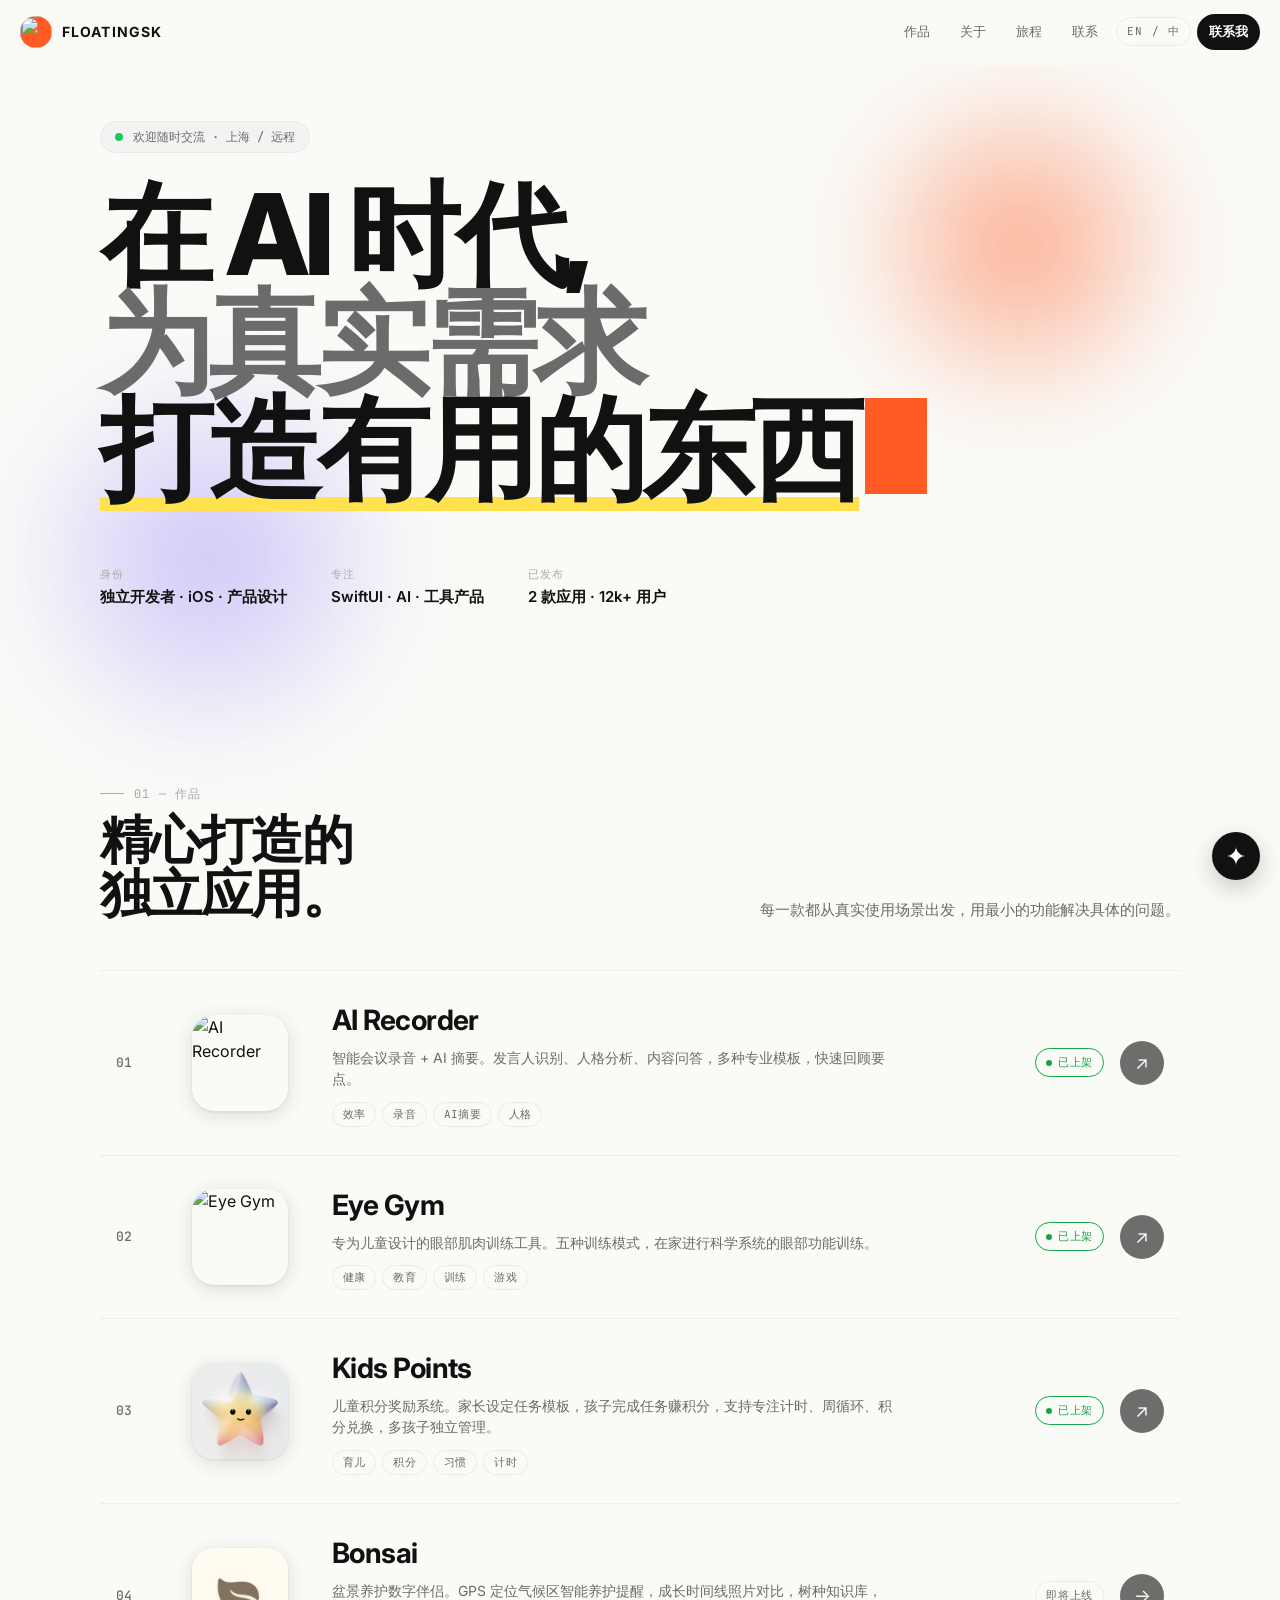
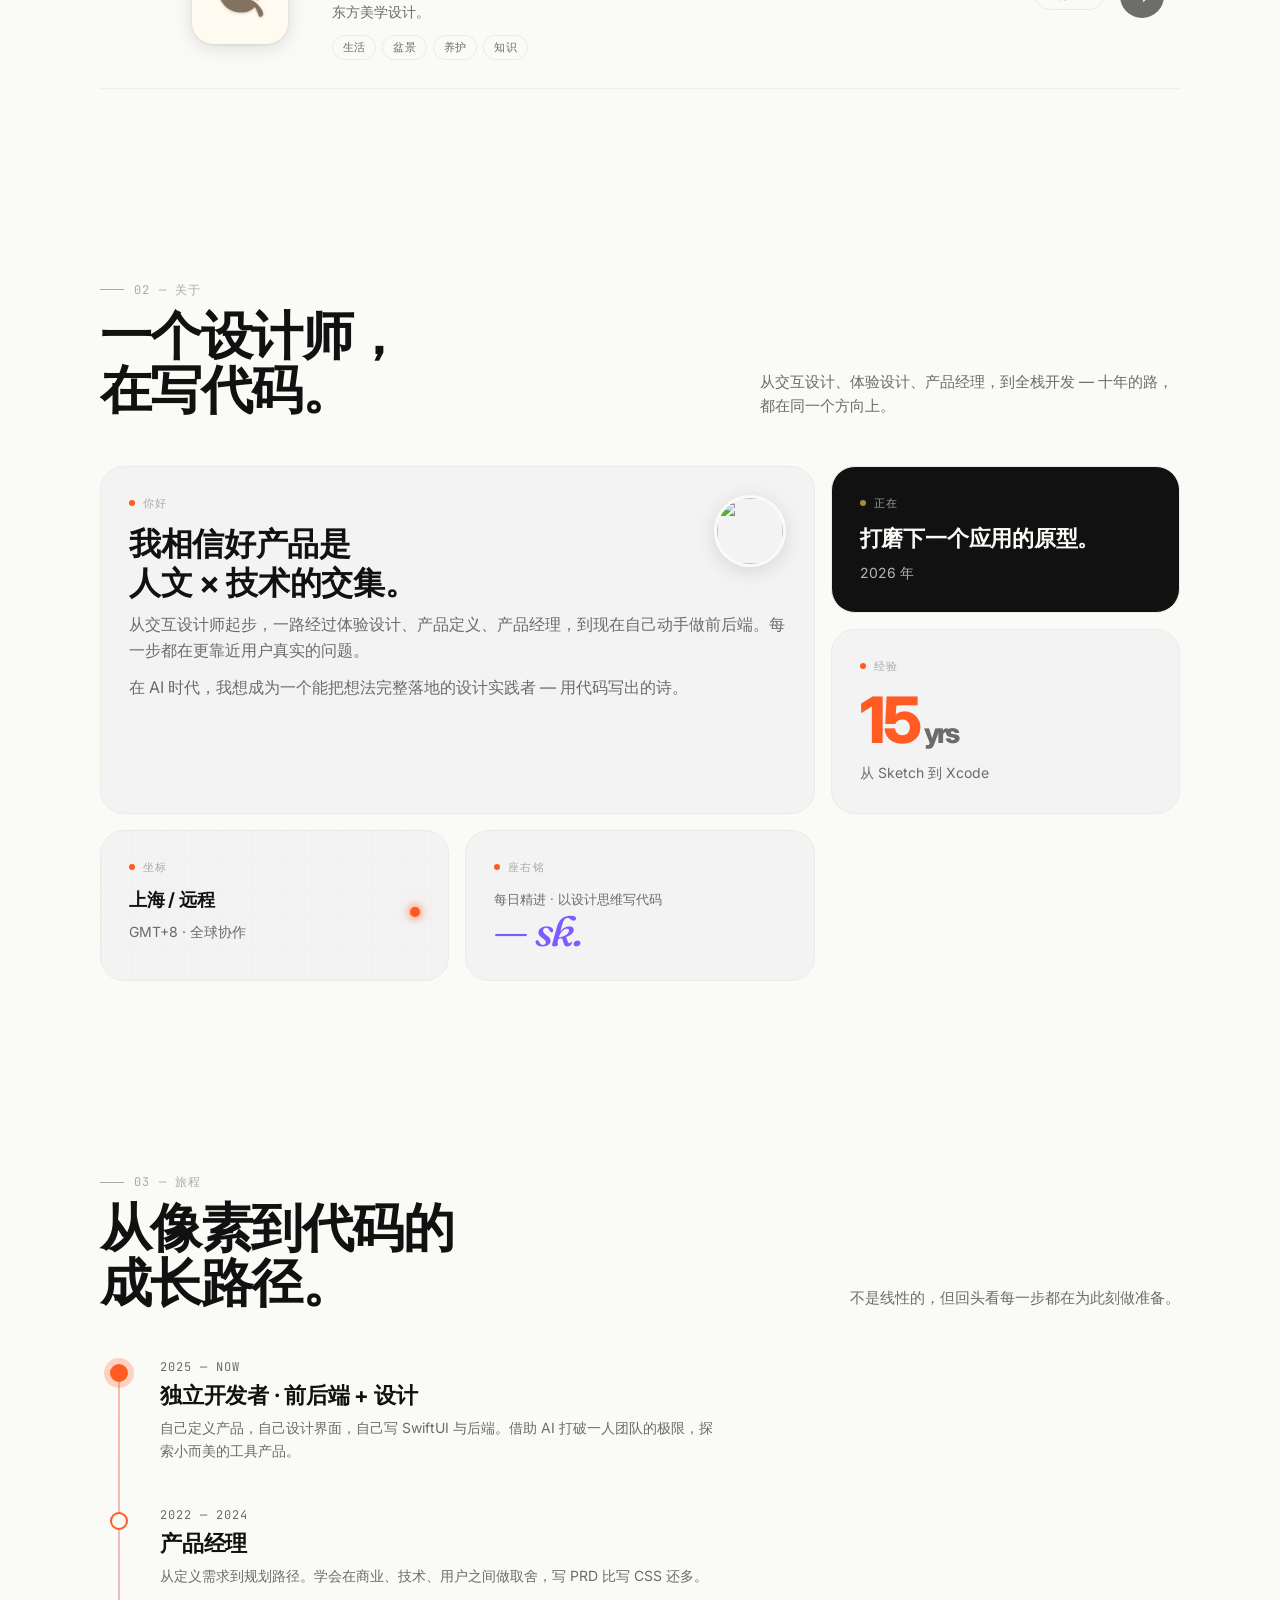
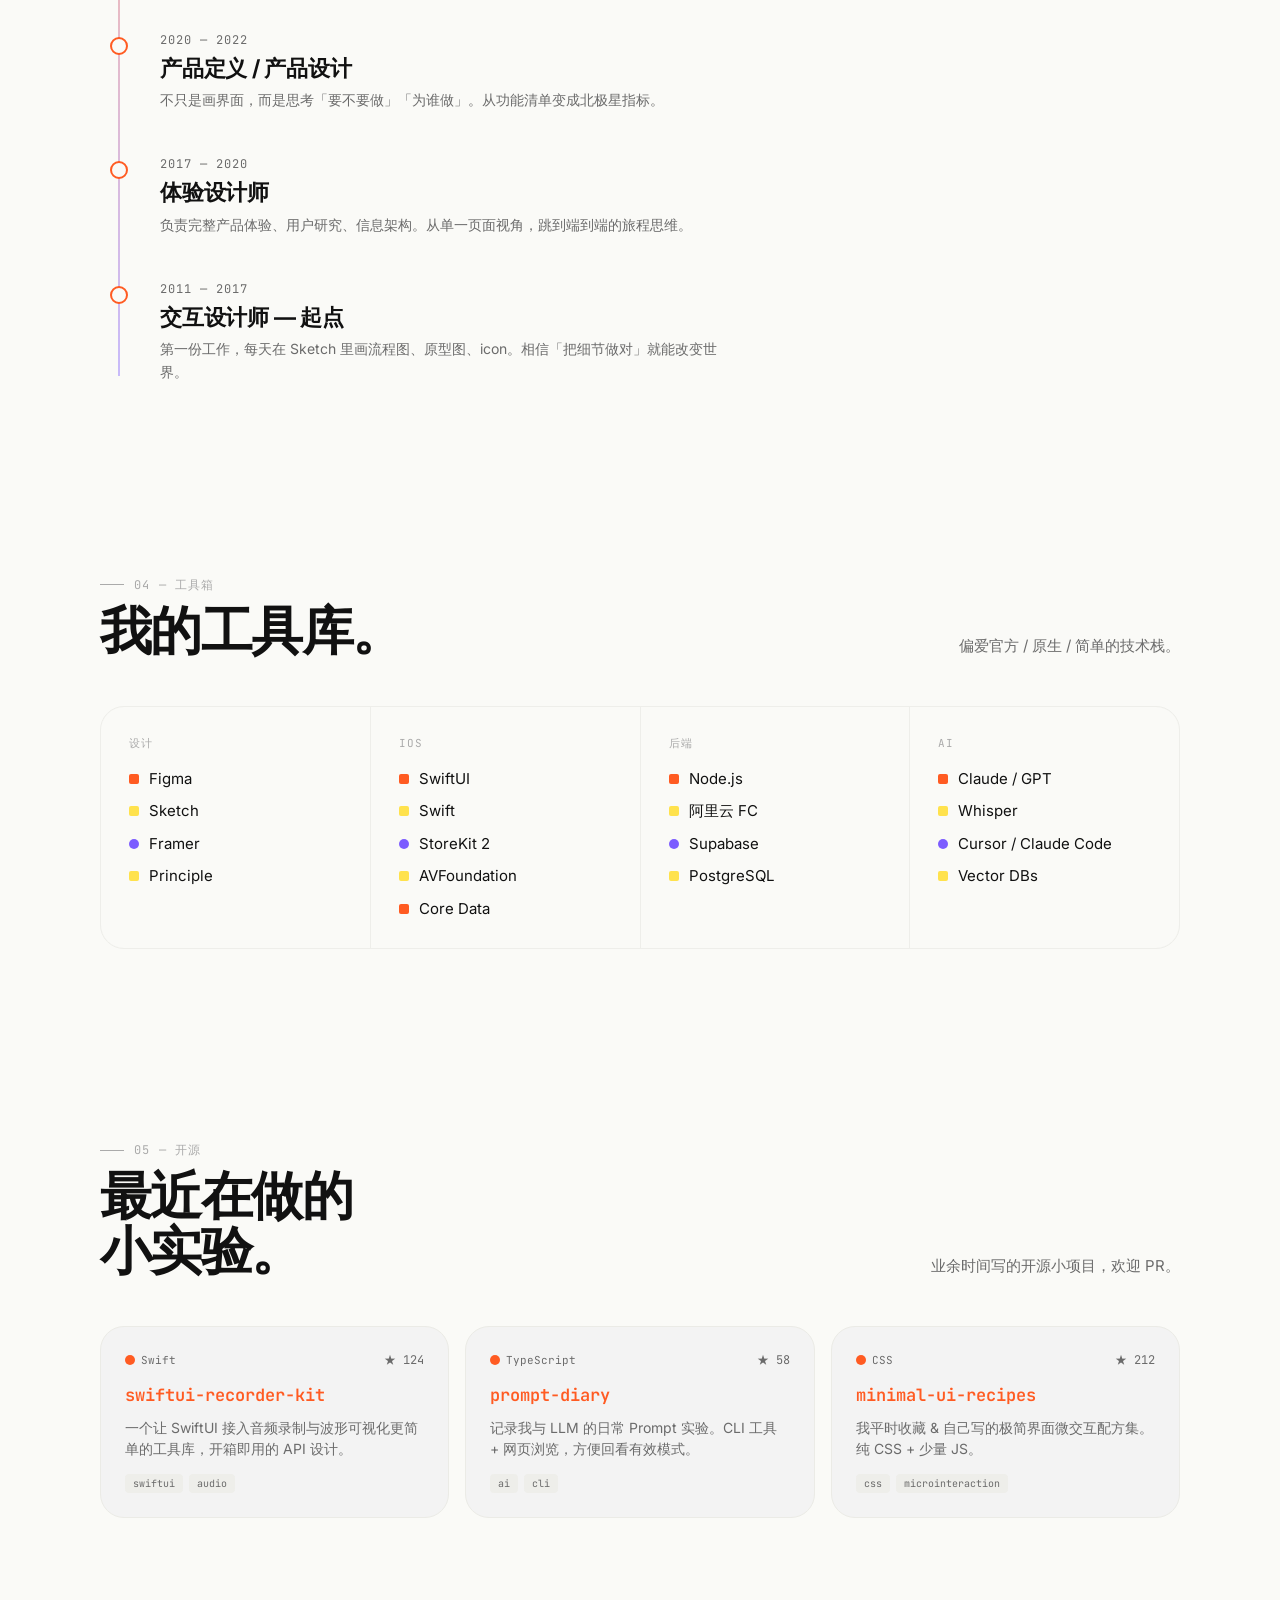
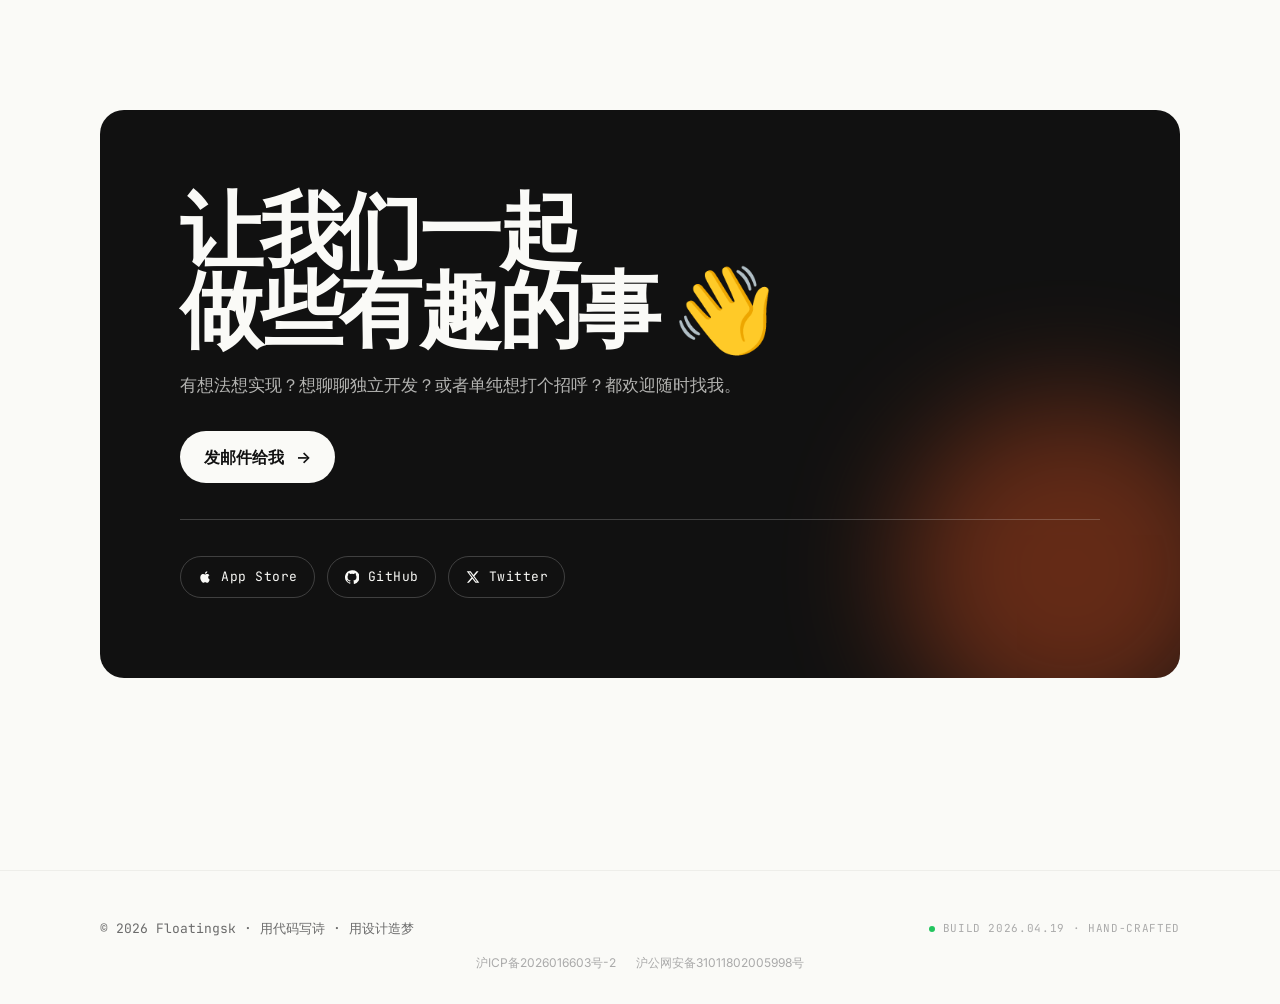
==== commit 77f70ad9: "新增 Bonsai (AI Plant) 应用卡片，04 位，即将上线" ====
--- a/index.html
+++ b/index.html
@@ -1089,19 +1089,25 @@
         </div>
       </a>
 
-      <a class="app-row" href="#" onclick="return false" style="opacity:.55">
+      <a class="app-row" href="#" onclick="return false">
         <span class="app-num">04</span>
-        <div class="app-icon" style="background:var(--bg-card); display:flex; align-items:center; justify-content:center; color:var(--fg-dim); font-family:var(--font-mono); font-size:28px;">
-          ?
+        <div class="app-icon">
+          <img src="assets/ai-plant-icon.png" alt="AI Plant">
+          <span class="shine"></span>
         </div>
         <div class="app-body">
-          <div class="app-name" data-i18n="apps.next.name">下一个作品</div>
-          <div class="app-desc" data-i18n="apps.next.desc">正在孕育中 · 专注于让 AI 真正帮助创造者。</div>
+          <div class="app-name">Bonsai</div>
+          <div class="app-desc" data-i18n="apps.bonsai.desc">盆景养护数字伴侣。GPS 定位气候区智能养护提醒，成长时间线照片对比，树种知识库，东方美学设计。</div>
           <div class="app-tags">
+            <span class="app-tag" data-i18n="apps.bonsai.tag1">生活</span>
+            <span class="app-tag" data-i18n="apps.bonsai.tag2">盆景</span>
+            <span class="app-tag" data-i18n="apps.bonsai.tag3">养护</span>
+            <span class="app-tag" data-i18n="apps.bonsai.tag4">知识</span>
           </div>
         </div>
         <div class="app-meta">
-          <span class="app-status" data-i18n="apps.next.status">WIP</span>
+          <span class="app-status" data-i18n="apps.bonsai.status">即将上线</span>
+          <span class="app-arrow">→</span>
         </div>
       </a>
     </div>
@@ -1469,7 +1475,9 @@
     "apps.kids.desc":"儿童积分奖励系统。家长设定任务模板，孩子完成任务赚积分，支持专注计时、周循环、积分兑换，多孩子独立管理。",
     "apps.kids.status":"已上架",
     "apps.kids.tag1":"育儿","apps.kids.tag2":"积分","apps.kids.tag3":"习惯","apps.kids.tag4":"计时",
-    "apps.next.name":"下一个作品","apps.next.desc":"正在孕育中 · 专注于让 AI 真正帮助创造者。","apps.next.status":"进行中","apps.next.tag1":"进行中",
+    "apps.bonsai.desc":"盆景养护数字伴侣。GPS 定位气候区智能养护提醒，成长时间线照片对比，树种知识库，东方美学设计。",
+    "apps.bonsai.status":"即将上线",
+    "apps.bonsai.tag1":"生活","apps.bonsai.tag2":"盆景","apps.bonsai.tag3":"养护","apps.bonsai.tag4":"知识",
     "about.num":"02 — 关于","about.title":"一个设计师，<br>在写代码。","about.sub":"从交互设计、体验设计、产品经理，到全栈开发 — 十年的路，都在同一个方向上。",
     "about.intro.label":"你好","about.intro.h":"我相信好产品是<br>人文 × 技术的交集。","about.intro.p1":"从交互设计师起步，一路经过体验设计、产品定义、产品经理，到现在自己动手做前后端。每一步都在更靠近用户真实的问题。","about.intro.p2":"在 AI 时代，我想成为一个能把想法完整落地的设计实践者 — 用代码写出的诗。",
     "about.now.label":"正在","about.now.h":"打磨下一个应用的原型。","about.now.p":"2026 年",
@@ -1508,7 +1516,9 @@
     "apps.kids.desc":"Kids reward system. Parents set task templates, kids earn points for completing tasks. Focus timer, weekly cycles, point redemption, multi-child support.",
     "apps.kids.status":"LIVE",
     "apps.kids.tag1":"Parenting","apps.kids.tag2":"Points","apps.kids.tag3":"Habits","apps.kids.tag4":"Timer",
-    "apps.next.name":"Next thing","apps.next.desc":"In the oven · making AI actually useful for creators.","apps.next.status":"WIP","apps.next.tag1":"In Progress",
+    "apps.bonsai.desc":"Bonsai care companion. GPS climate zone smart reminders, growth timeline photo compare, species knowledge base, Eastern aesthetic design.",
+    "apps.bonsai.status":"Coming Soon",
+    "apps.bonsai.tag1":"Lifestyle","apps.bonsai.tag2":"Bonsai","apps.bonsai.tag3":"Care","apps.bonsai.tag4":"Knowledge",
     "about.num":"02 — ABOUT","about.title":"A designer<br>who codes.","about.sub":"From IxD, UX, PM — all the way to full-stack. A decade, one direction.",
     "about.intro.label":"HELLO","about.intro.h":"Good products live where<br>humanity meets craft.","about.intro.p1":"Started as an interaction designer. Moved through UX, product definition, PM, and now I build my own front-end + back-end. Every step got me closer to real user problems.","about.intro.p2":"In the age of AI, I want to be a design practitioner who ships — writing poetry in code.",
     "about.now.label":"NOW","about.now.h":"Prototyping the next app.","about.now.p":"2026",
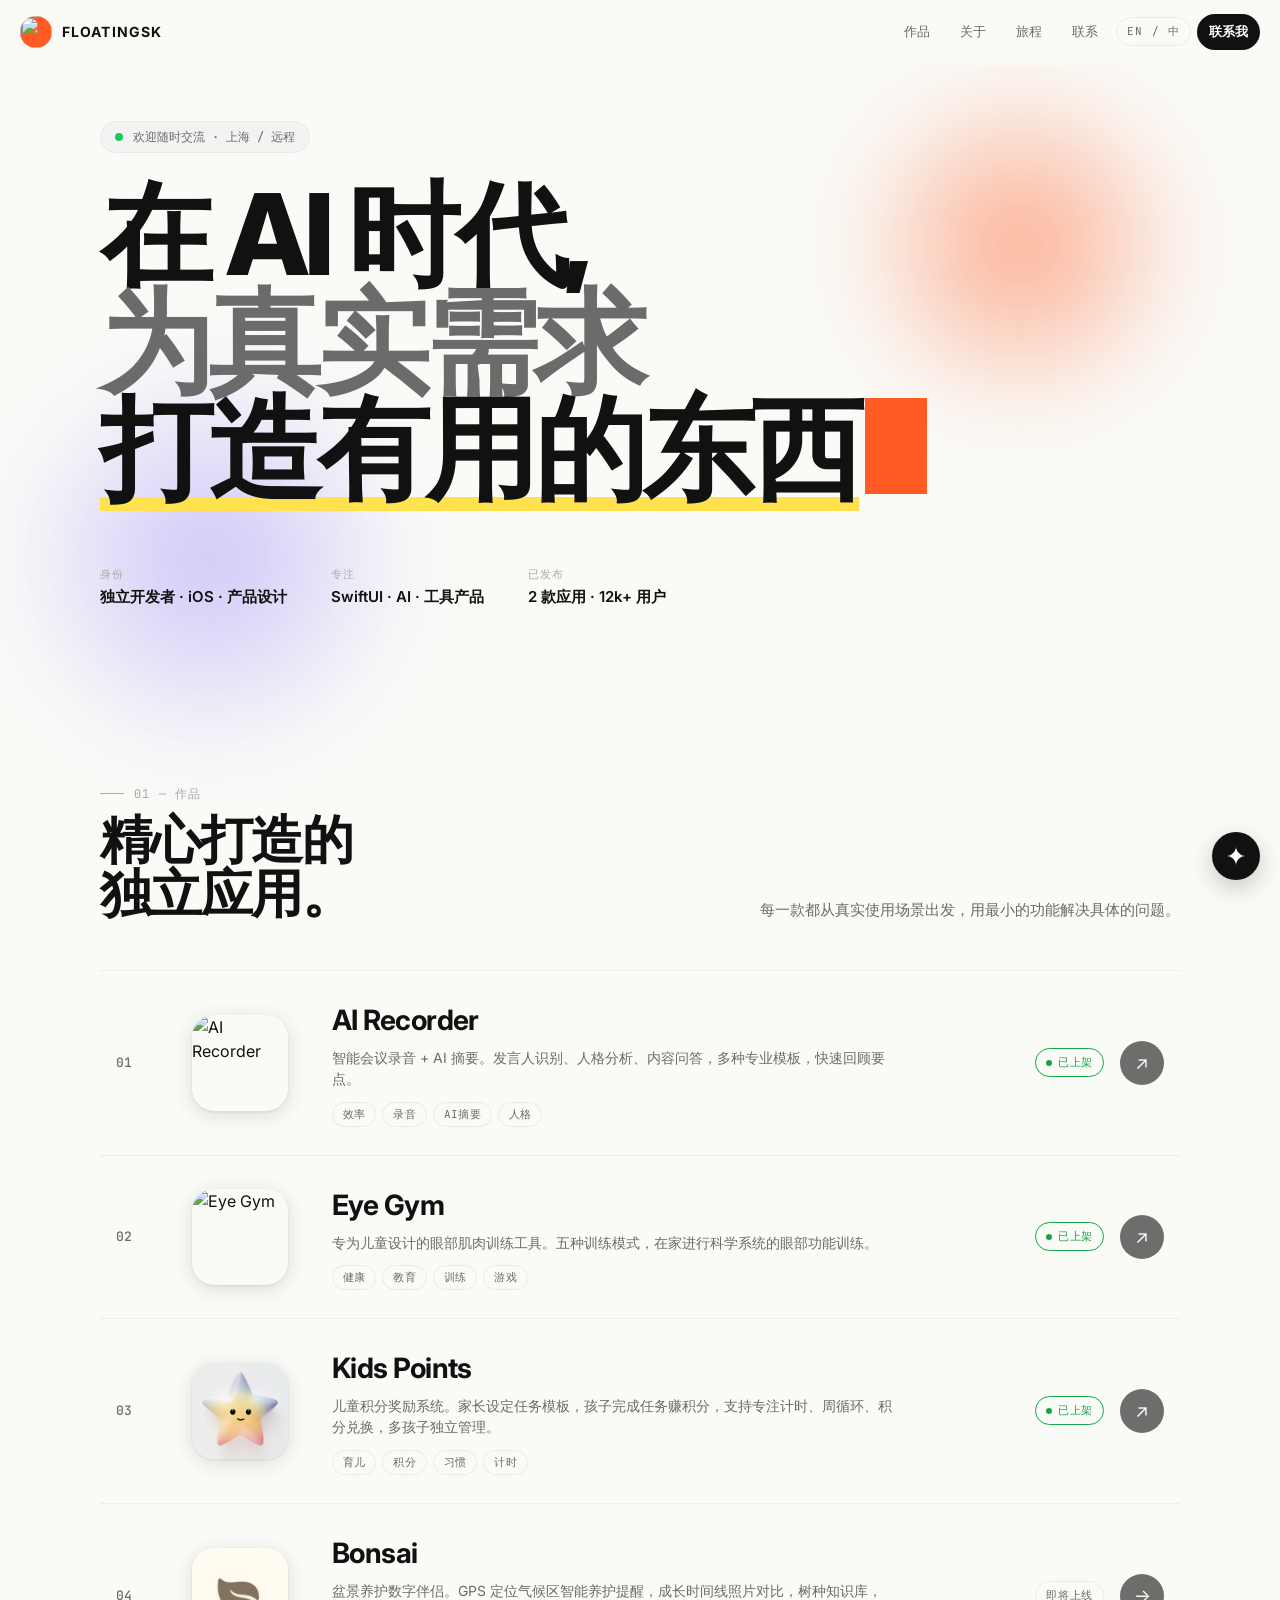
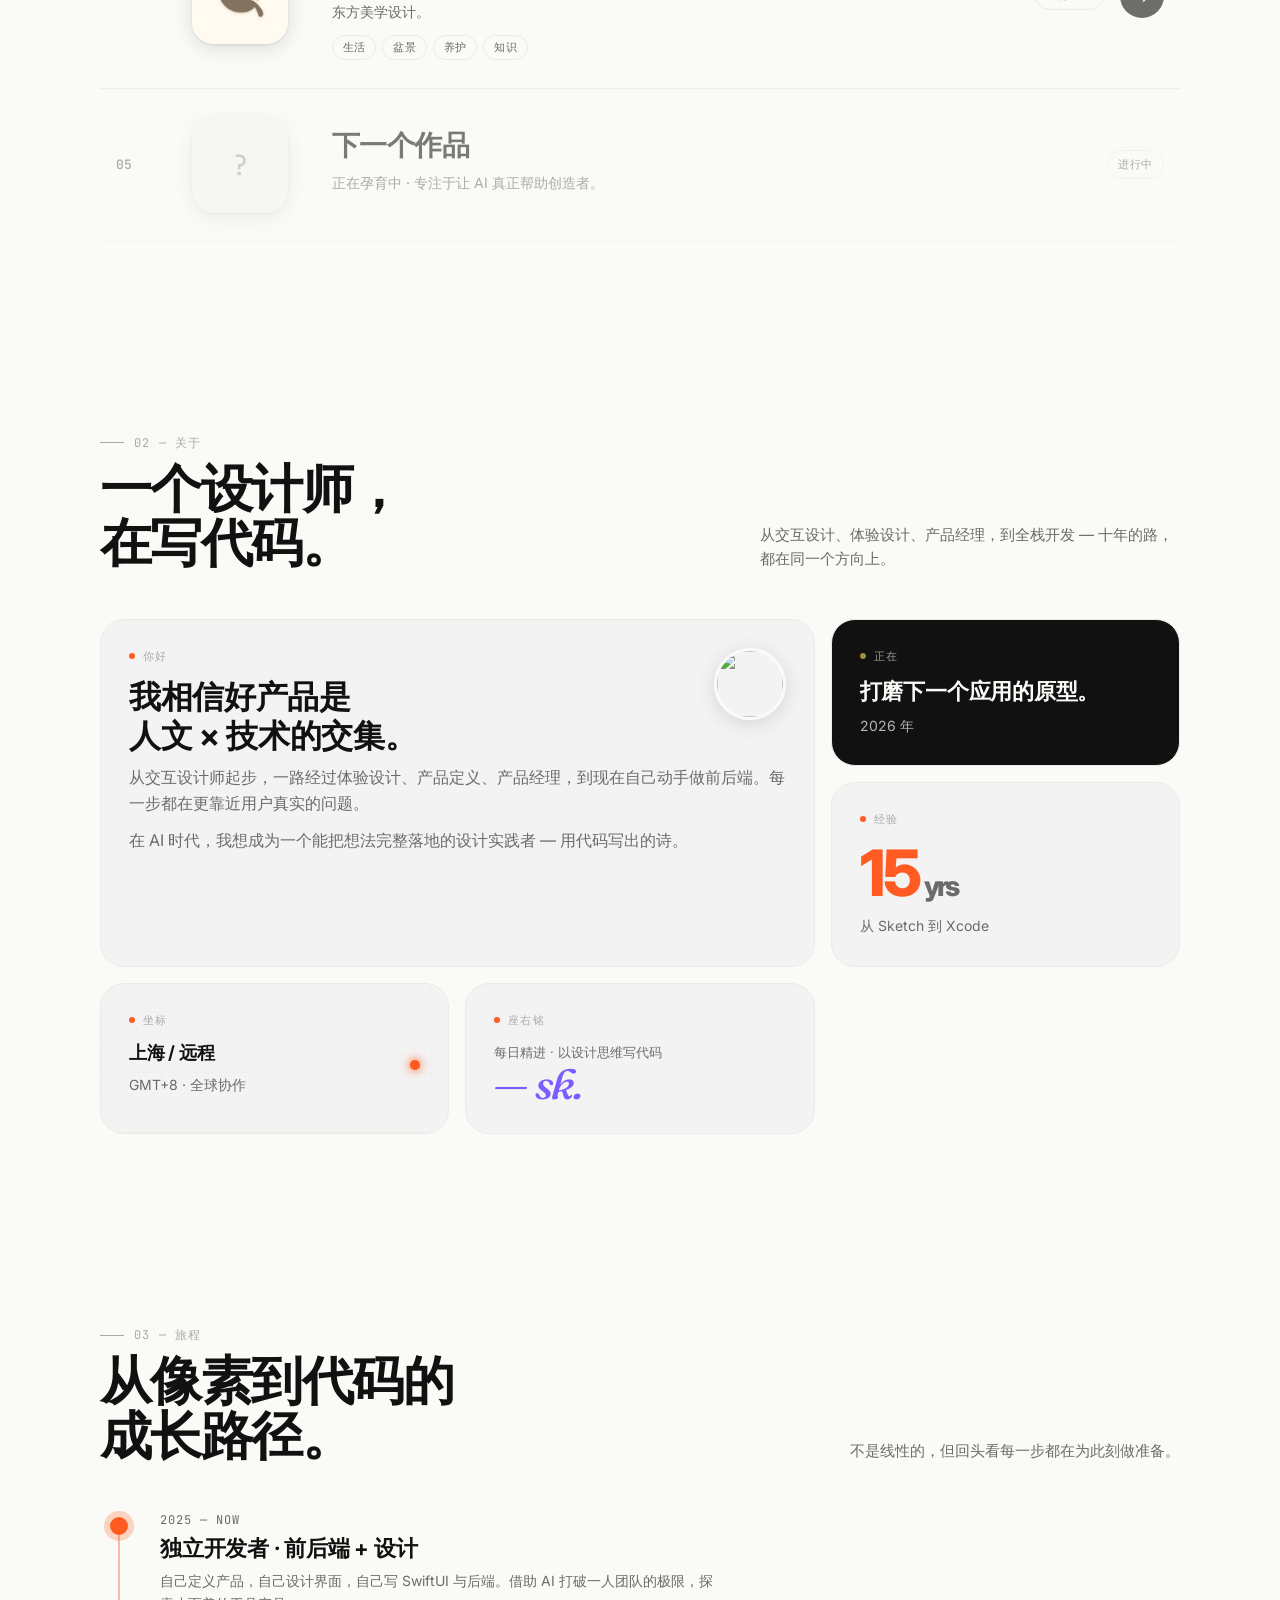
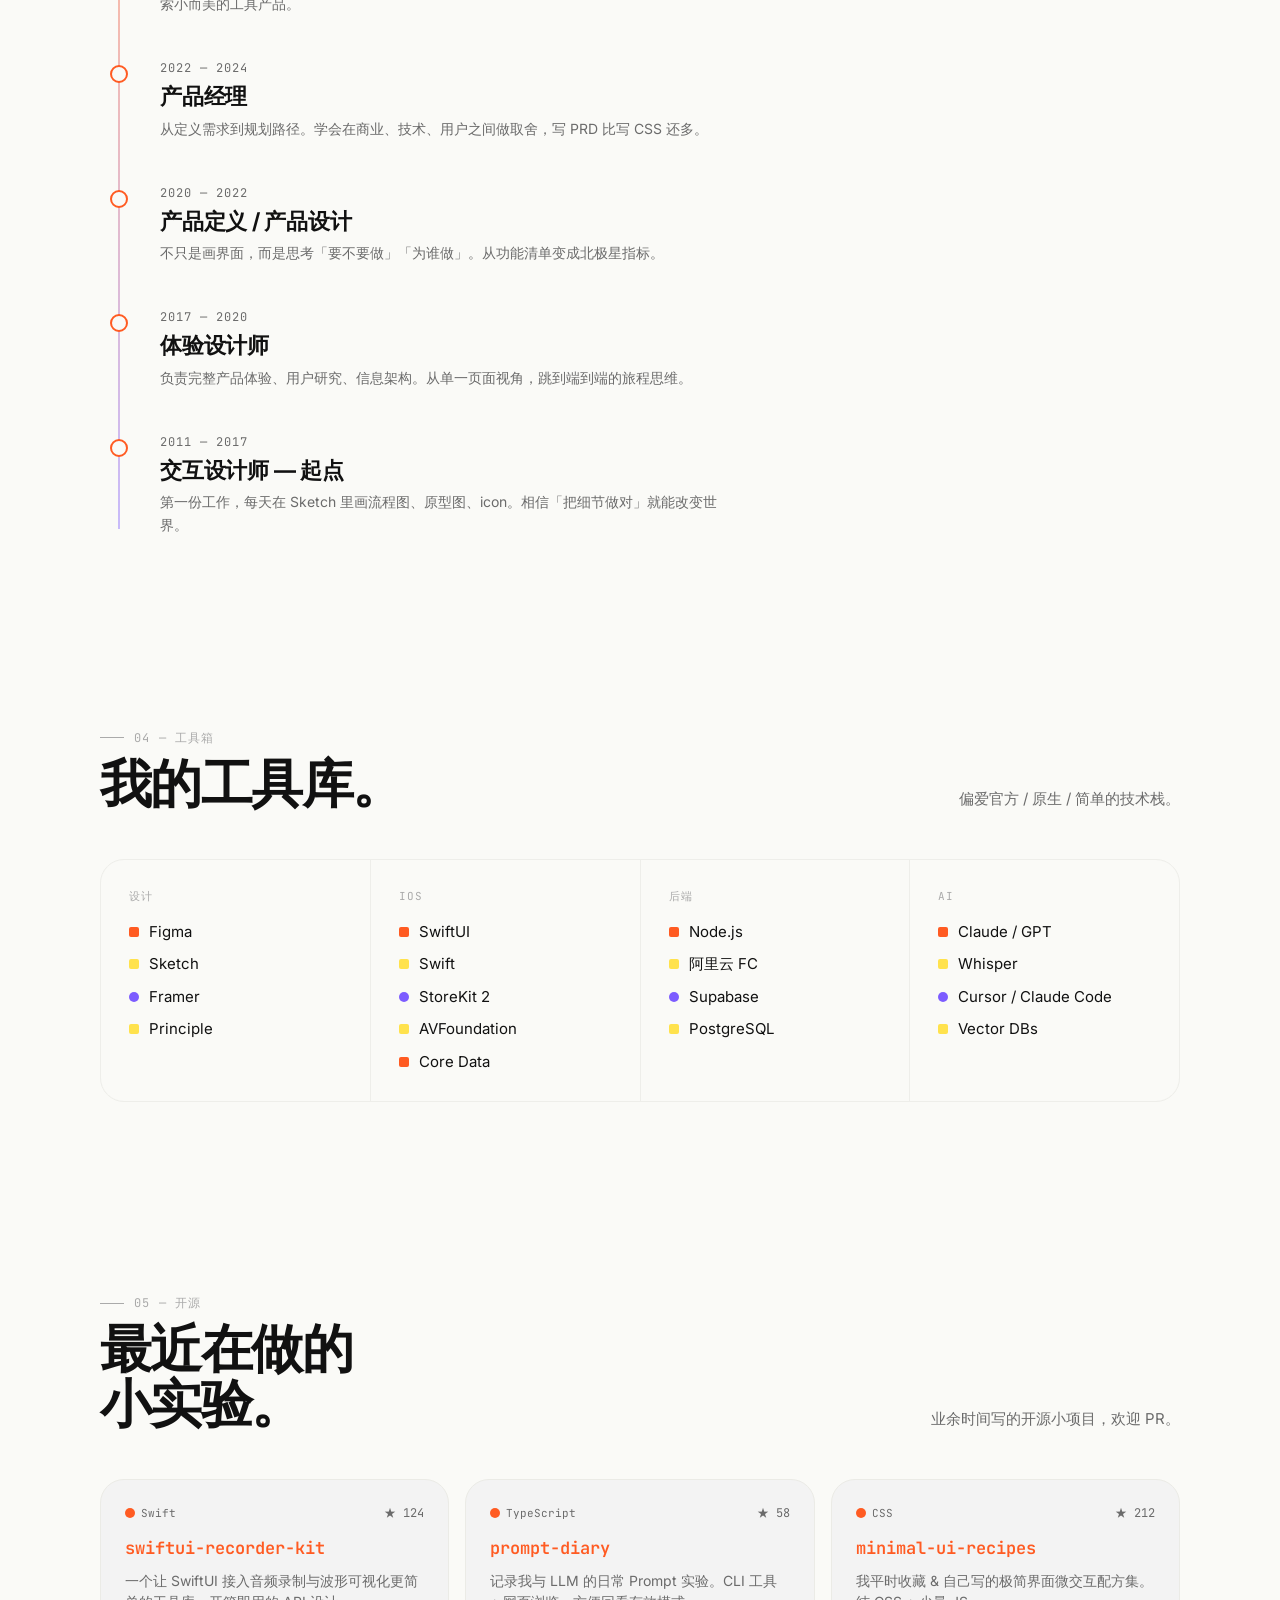
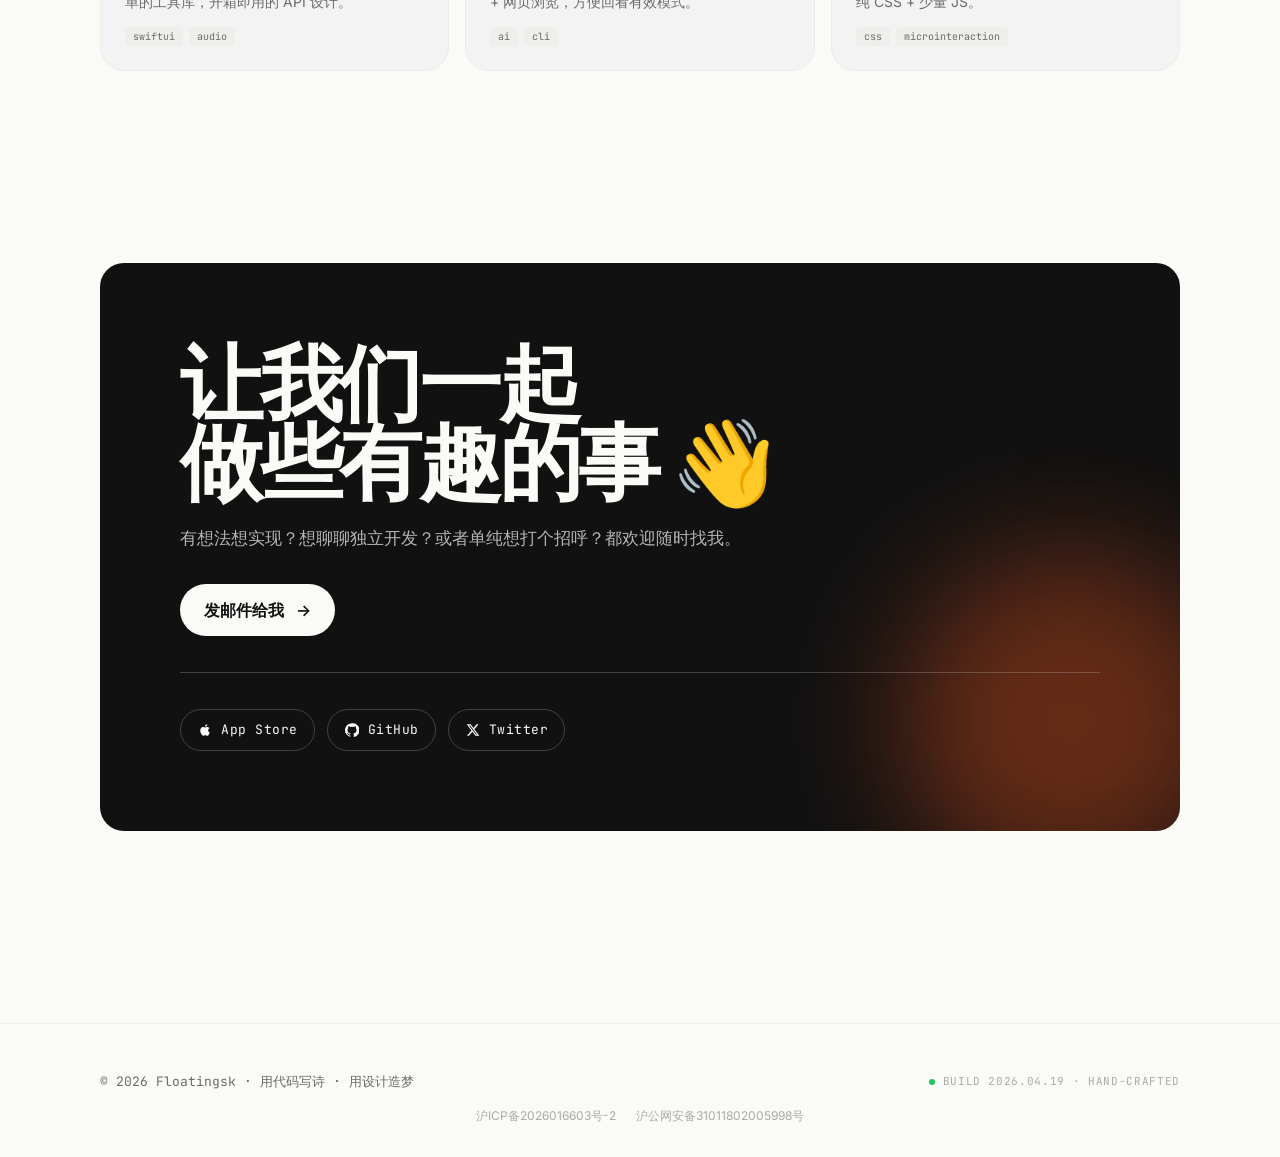
==== commit 5fde2390: "恢复 05 位下一个作品占位卡片" ====
--- a/index.html
+++ b/index.html
@@ -1110,6 +1110,22 @@
           <span class="app-arrow">→</span>
         </div>
       </a>
+
+      <a class="app-row" href="#" onclick="return false" style="opacity:.55">
+        <span class="app-num">05</span>
+        <div class="app-icon" style="background:var(--bg-card); display:flex; align-items:center; justify-content:center; color:var(--fg-dim); font-family:var(--font-mono); font-size:28px;">
+          ?
+        </div>
+        <div class="app-body">
+          <div class="app-name" data-i18n="apps.next.name">下一个作品</div>
+          <div class="app-desc" data-i18n="apps.next.desc">正在孕育中 · 专注于让 AI 真正帮助创造者。</div>
+          <div class="app-tags">
+          </div>
+        </div>
+        <div class="app-meta">
+          <span class="app-status" data-i18n="apps.next.status">WIP</span>
+        </div>
+      </a>
     </div>
   </div>
 </section>
@@ -1478,6 +1494,7 @@
     "apps.bonsai.desc":"盆景养护数字伴侣。GPS 定位气候区智能养护提醒，成长时间线照片对比，树种知识库，东方美学设计。",
     "apps.bonsai.status":"即将上线",
     "apps.bonsai.tag1":"生活","apps.bonsai.tag2":"盆景","apps.bonsai.tag3":"养护","apps.bonsai.tag4":"知识",
+    "apps.next.name":"下一个作品","apps.next.desc":"正在孕育中 · 专注于让 AI 真正帮助创造者。","apps.next.status":"进行中","apps.next.tag1":"进行中",
     "about.num":"02 — 关于","about.title":"一个设计师，<br>在写代码。","about.sub":"从交互设计、体验设计、产品经理，到全栈开发 — 十年的路，都在同一个方向上。",
     "about.intro.label":"你好","about.intro.h":"我相信好产品是<br>人文 × 技术的交集。","about.intro.p1":"从交互设计师起步，一路经过体验设计、产品定义、产品经理，到现在自己动手做前后端。每一步都在更靠近用户真实的问题。","about.intro.p2":"在 AI 时代，我想成为一个能把想法完整落地的设计实践者 — 用代码写出的诗。",
     "about.now.label":"正在","about.now.h":"打磨下一个应用的原型。","about.now.p":"2026 年",
@@ -1519,6 +1536,7 @@
     "apps.bonsai.desc":"Bonsai care companion. GPS climate zone smart reminders, growth timeline photo compare, species knowledge base, Eastern aesthetic design.",
     "apps.bonsai.status":"Coming Soon",
     "apps.bonsai.tag1":"Lifestyle","apps.bonsai.tag2":"Bonsai","apps.bonsai.tag3":"Care","apps.bonsai.tag4":"Knowledge",
+    "apps.next.name":"Next thing","apps.next.desc":"In the oven · making AI actually useful for creators.","apps.next.status":"WIP","apps.next.tag1":"In Progress",
     "about.num":"02 — ABOUT","about.title":"A designer<br>who codes.","about.sub":"From IxD, UX, PM — all the way to full-stack. A decade, one direction.",
     "about.intro.label":"HELLO","about.intro.h":"Good products live where<br>humanity meets craft.","about.intro.p1":"Started as an interaction designer. Moved through UX, product definition, PM, and now I build my own front-end + back-end. Every step got me closer to real user problems.","about.intro.p2":"In the age of AI, I want to be a design practitioner who ships — writing poetry in code.",
     "about.now.label":"NOW","about.now.h":"Prototyping the next app.","about.now.p":"2026",
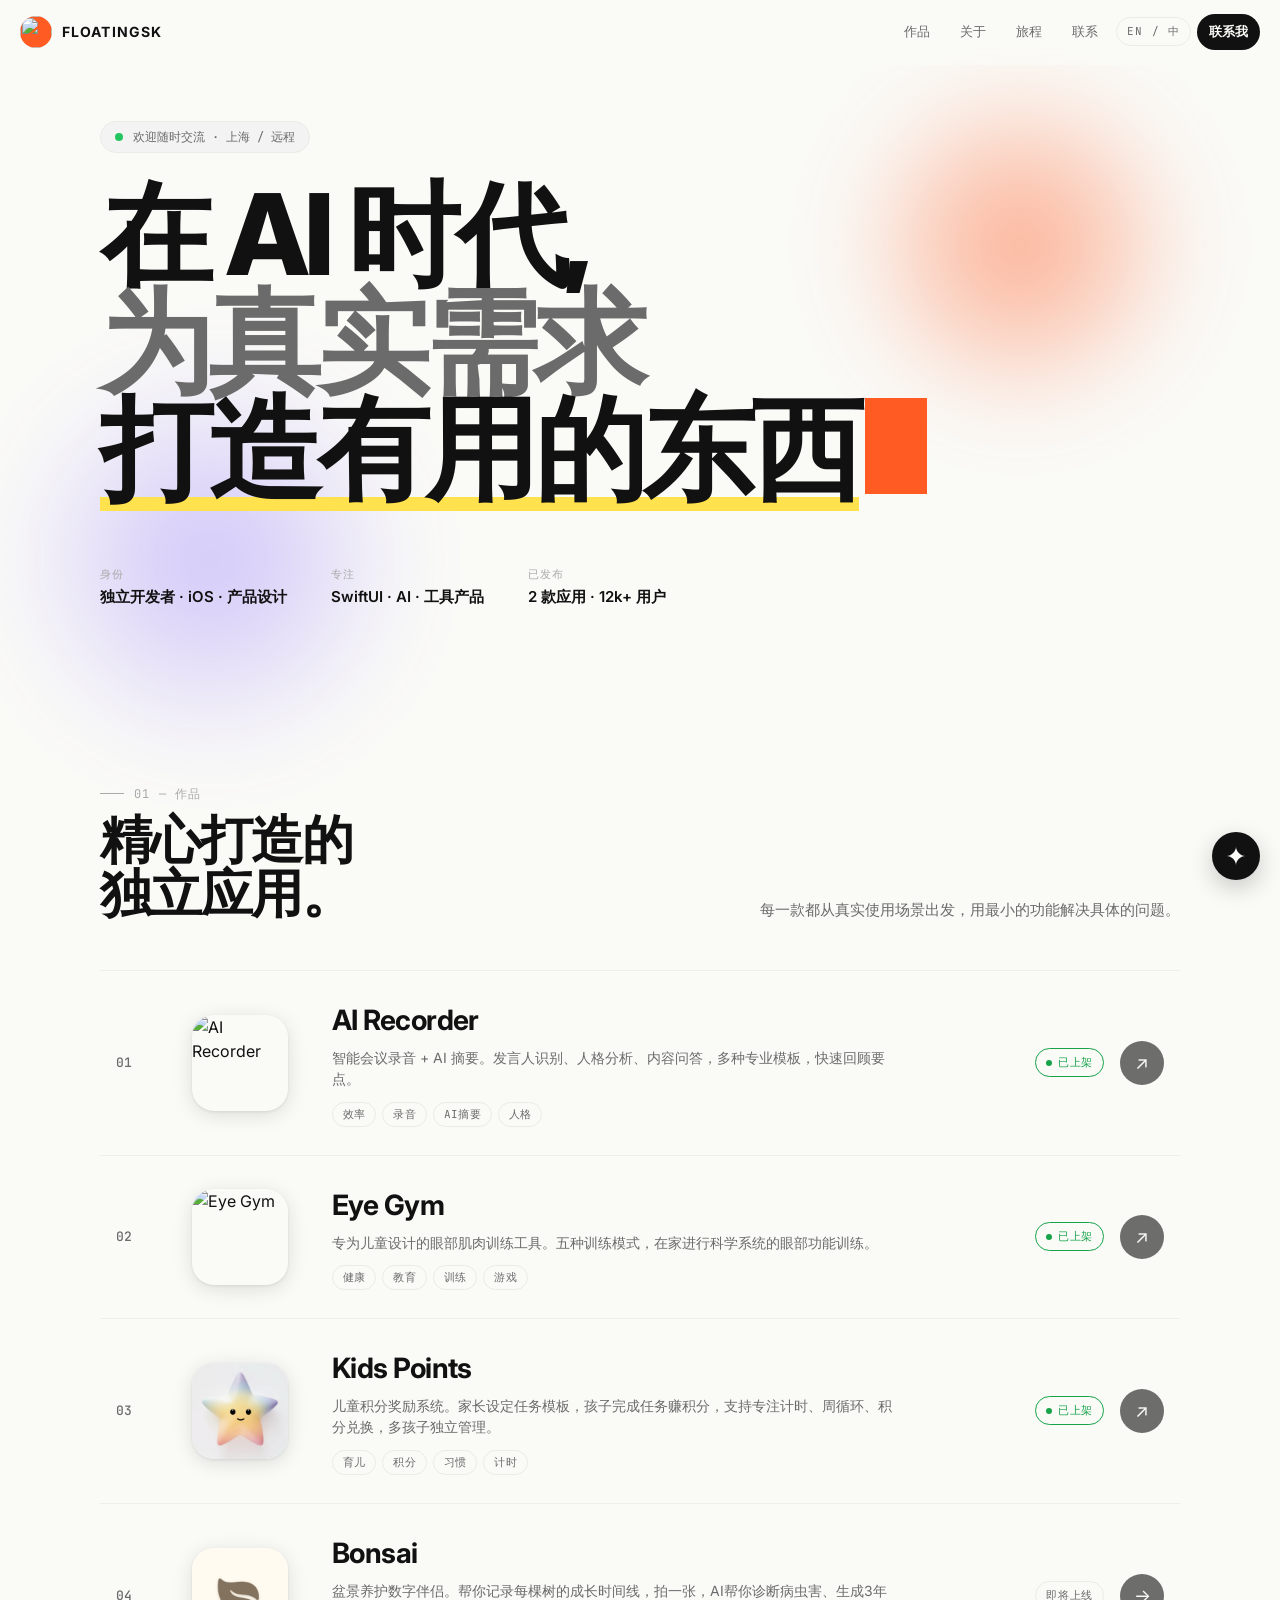
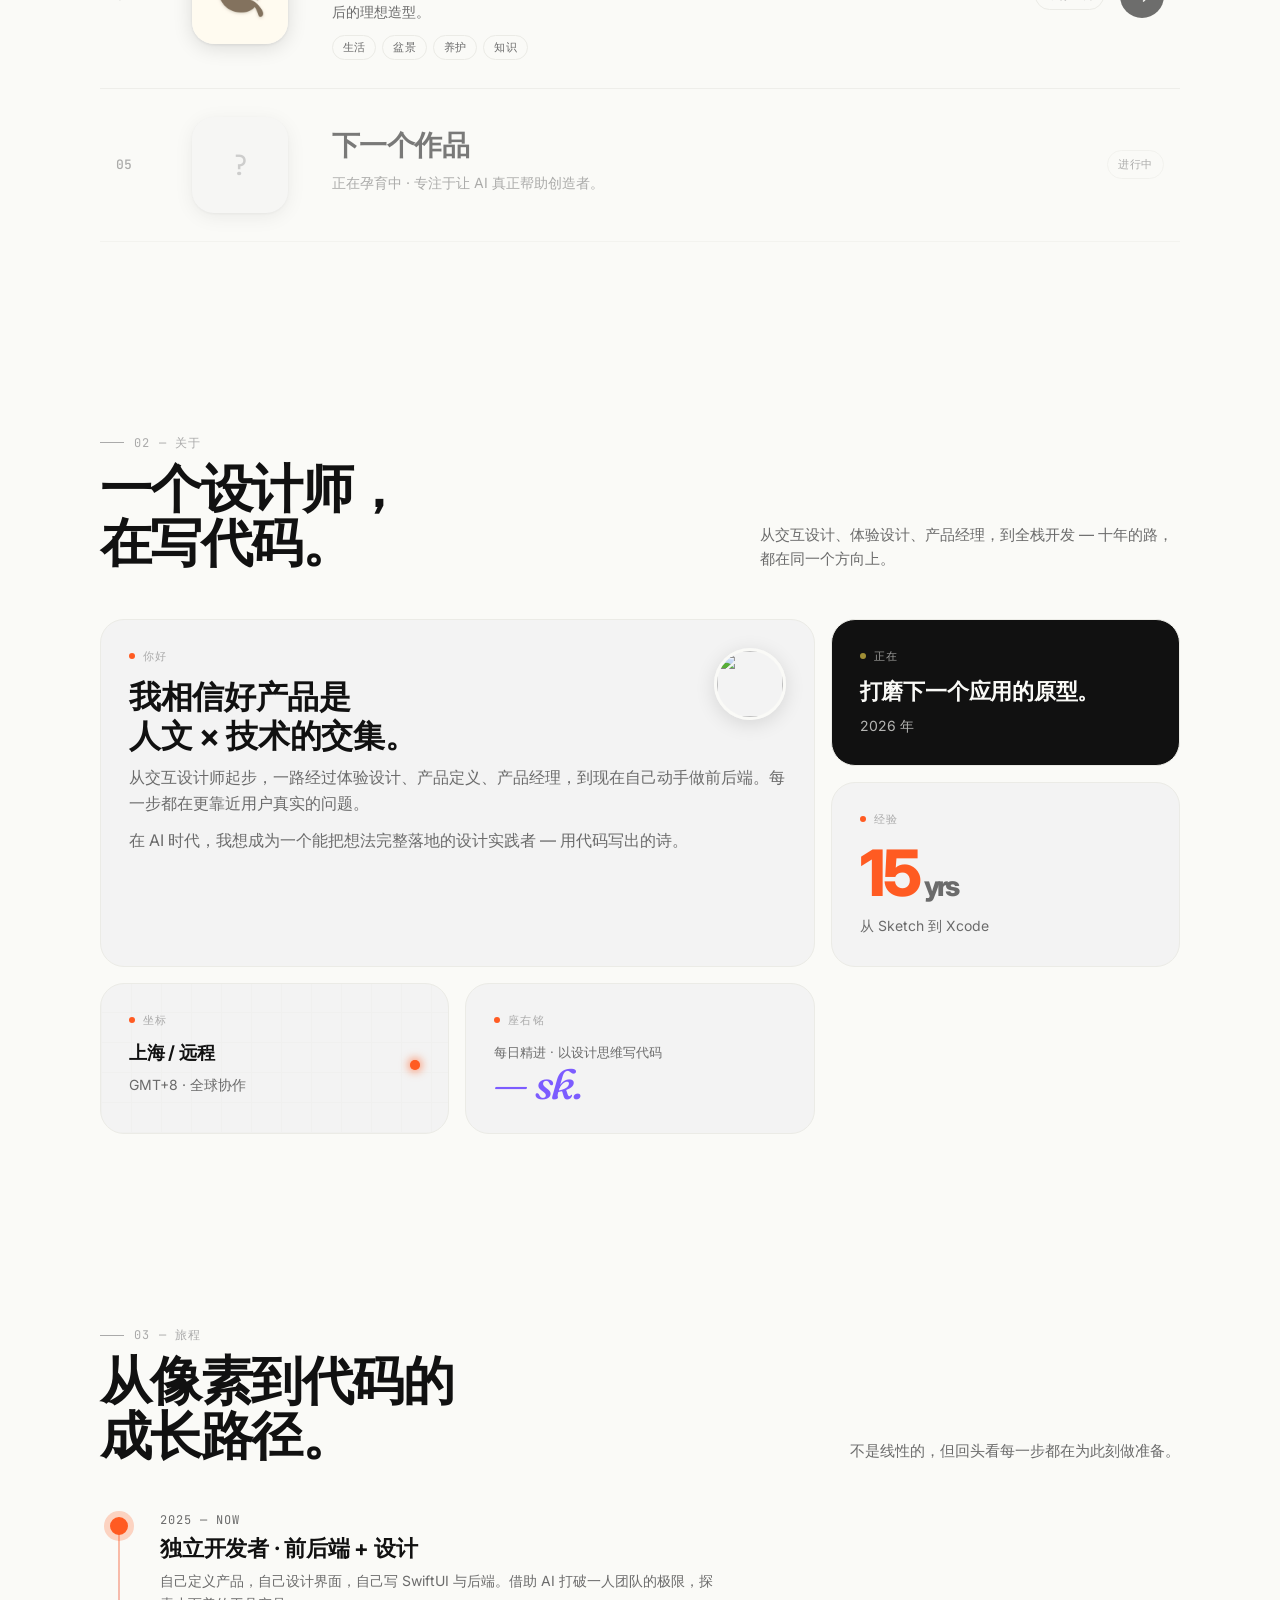
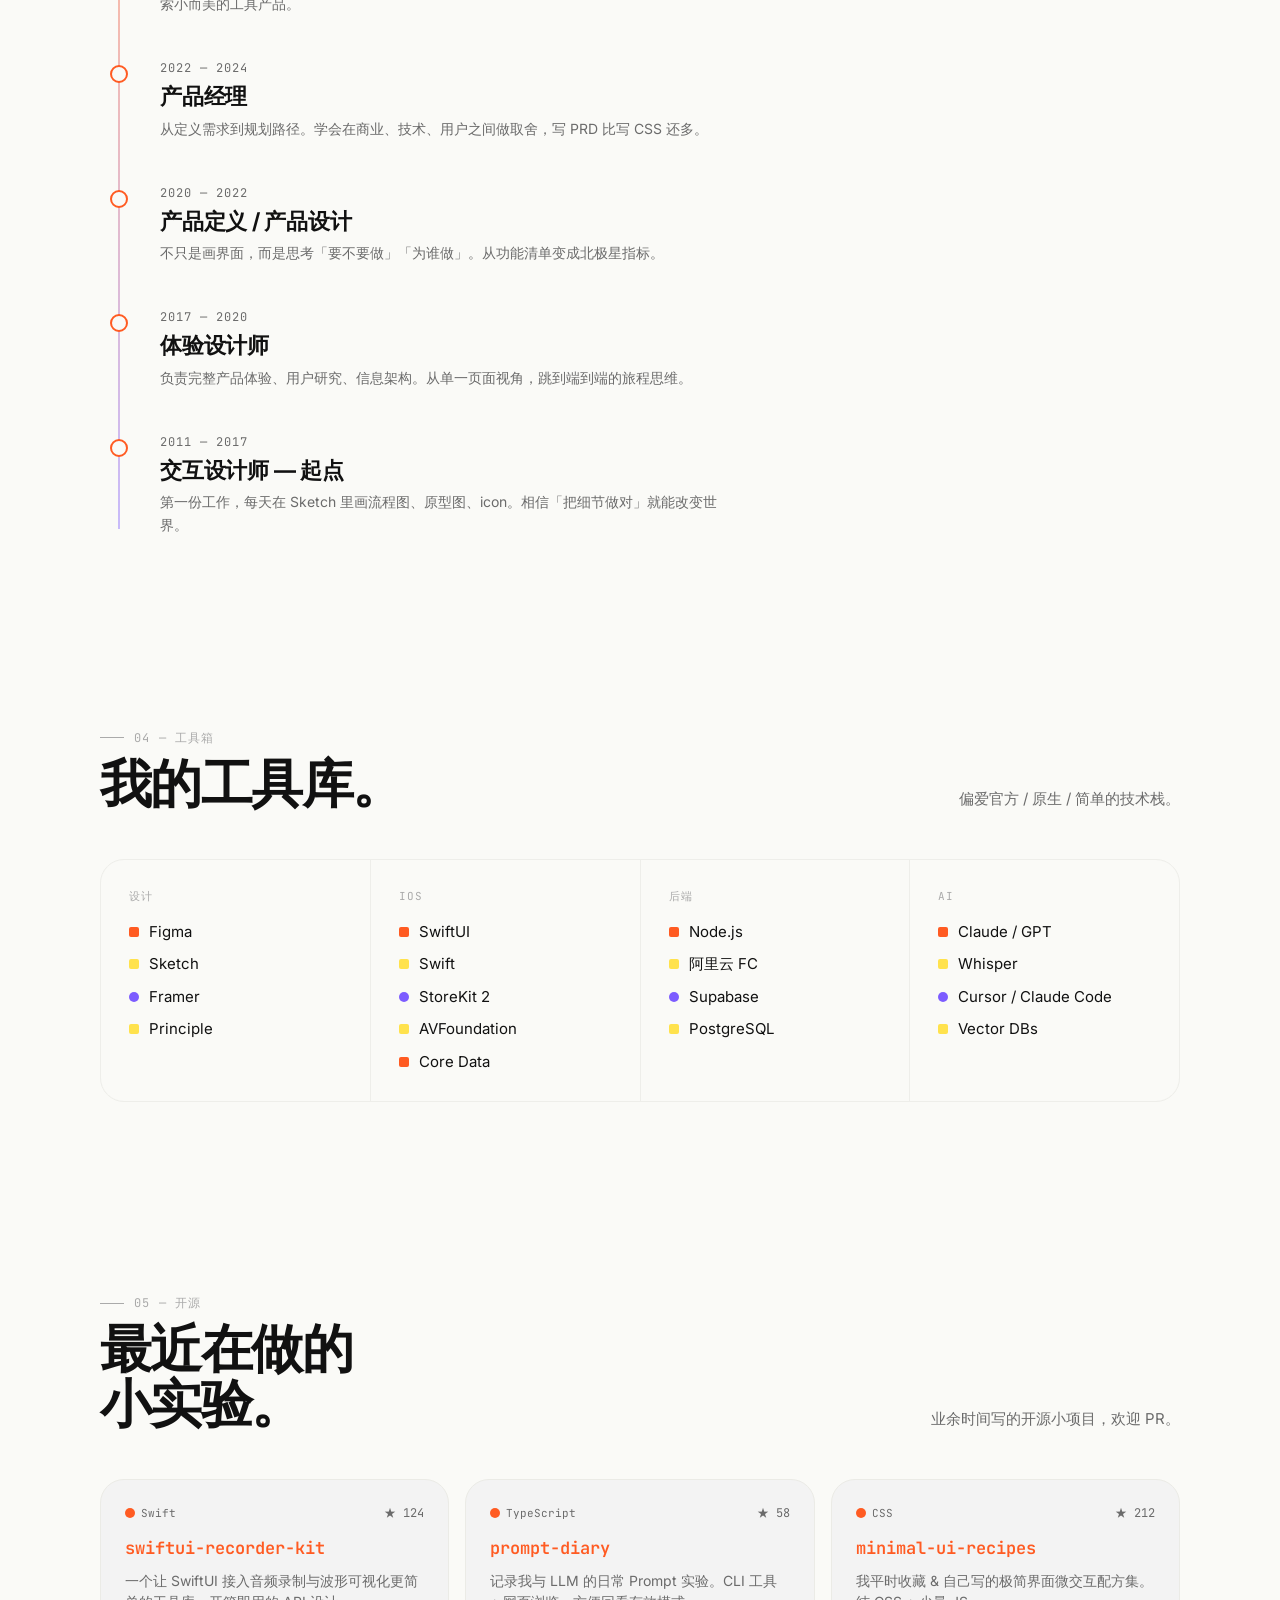
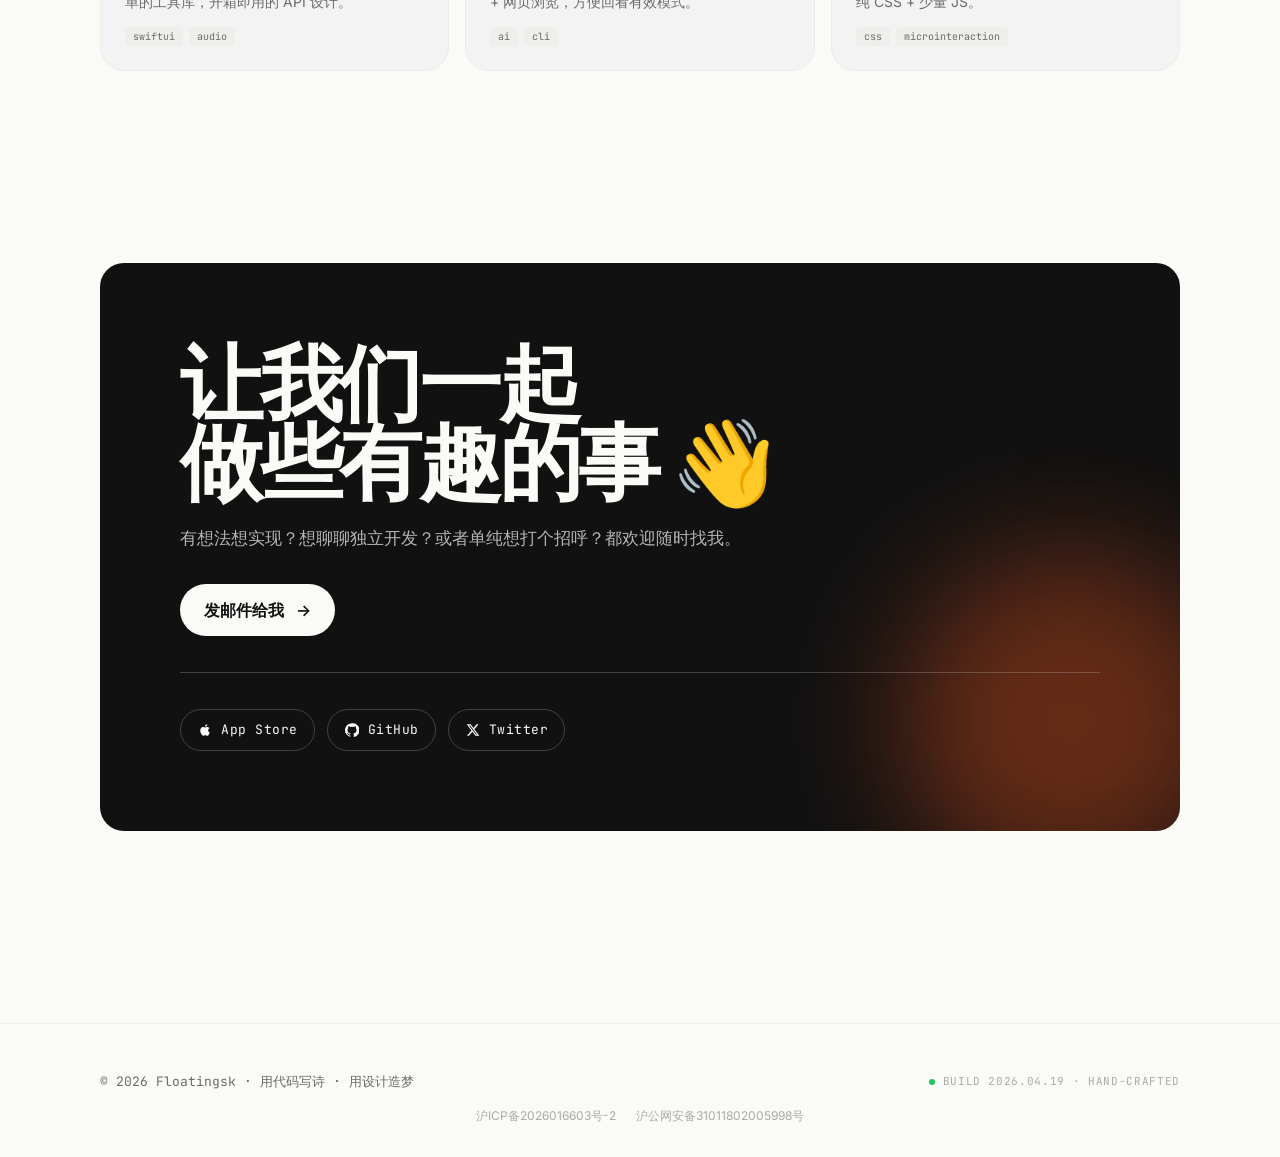
==== commit 0134e4eb: "更新 Bonsai 描述文案：AI诊断病虫害、3年造型" ====
--- a/index.html
+++ b/index.html
@@ -1097,7 +1097,7 @@
         </div>
         <div class="app-body">
           <div class="app-name">Bonsai</div>
-          <div class="app-desc" data-i18n="apps.bonsai.desc">盆景养护数字伴侣。GPS 定位气候区智能养护提醒，成长时间线照片对比，树种知识库，东方美学设计。</div>
+          <div class="app-desc" data-i18n="apps.bonsai.desc">盆景养护数字伴侣。帮你记录每棵树的成长时间线，拍一张，AI帮你诊断病虫害、生成3年后的理想造型。</div>
           <div class="app-tags">
             <span class="app-tag" data-i18n="apps.bonsai.tag1">生活</span>
             <span class="app-tag" data-i18n="apps.bonsai.tag2">盆景</span>
@@ -1491,7 +1491,7 @@
     "apps.kids.desc":"儿童积分奖励系统。家长设定任务模板，孩子完成任务赚积分，支持专注计时、周循环、积分兑换，多孩子独立管理。",
     "apps.kids.status":"已上架",
     "apps.kids.tag1":"育儿","apps.kids.tag2":"积分","apps.kids.tag3":"习惯","apps.kids.tag4":"计时",
-    "apps.bonsai.desc":"盆景养护数字伴侣。GPS 定位气候区智能养护提醒，成长时间线照片对比，树种知识库，东方美学设计。",
+    "apps.bonsai.desc":"盆景养护数字伴侣。帮你记录每棵树的成长时间线，拍一张，AI帮你诊断病虫害、生成3年后的理想造型。",
     "apps.bonsai.status":"即将上线",
     "apps.bonsai.tag1":"生活","apps.bonsai.tag2":"盆景","apps.bonsai.tag3":"养护","apps.bonsai.tag4":"知识",
     "apps.next.name":"下一个作品","apps.next.desc":"正在孕育中 · 专注于让 AI 真正帮助创造者。","apps.next.status":"进行中","apps.next.tag1":"进行中",
@@ -1533,7 +1533,7 @@
     "apps.kids.desc":"Kids reward system. Parents set task templates, kids earn points for completing tasks. Focus timer, weekly cycles, point redemption, multi-child support.",
     "apps.kids.status":"LIVE",
     "apps.kids.tag1":"Parenting","apps.kids.tag2":"Points","apps.kids.tag3":"Habits","apps.kids.tag4":"Timer",
-    "apps.bonsai.desc":"Bonsai care companion. GPS climate zone smart reminders, growth timeline photo compare, species knowledge base, Eastern aesthetic design.",
+    "apps.bonsai.desc":"Bonsai care companion. Track each tree's growth timeline — snap a photo and AI diagnoses pests, generates an ideal 3-year look.",
     "apps.bonsai.status":"Coming Soon",
     "apps.bonsai.tag1":"Lifestyle","apps.bonsai.tag2":"Bonsai","apps.bonsai.tag3":"Care","apps.bonsai.tag4":"Knowledge",
     "apps.next.name":"Next thing","apps.next.desc":"In the oven · making AI actually useful for creators.","apps.next.status":"WIP","apps.next.tag1":"In Progress",
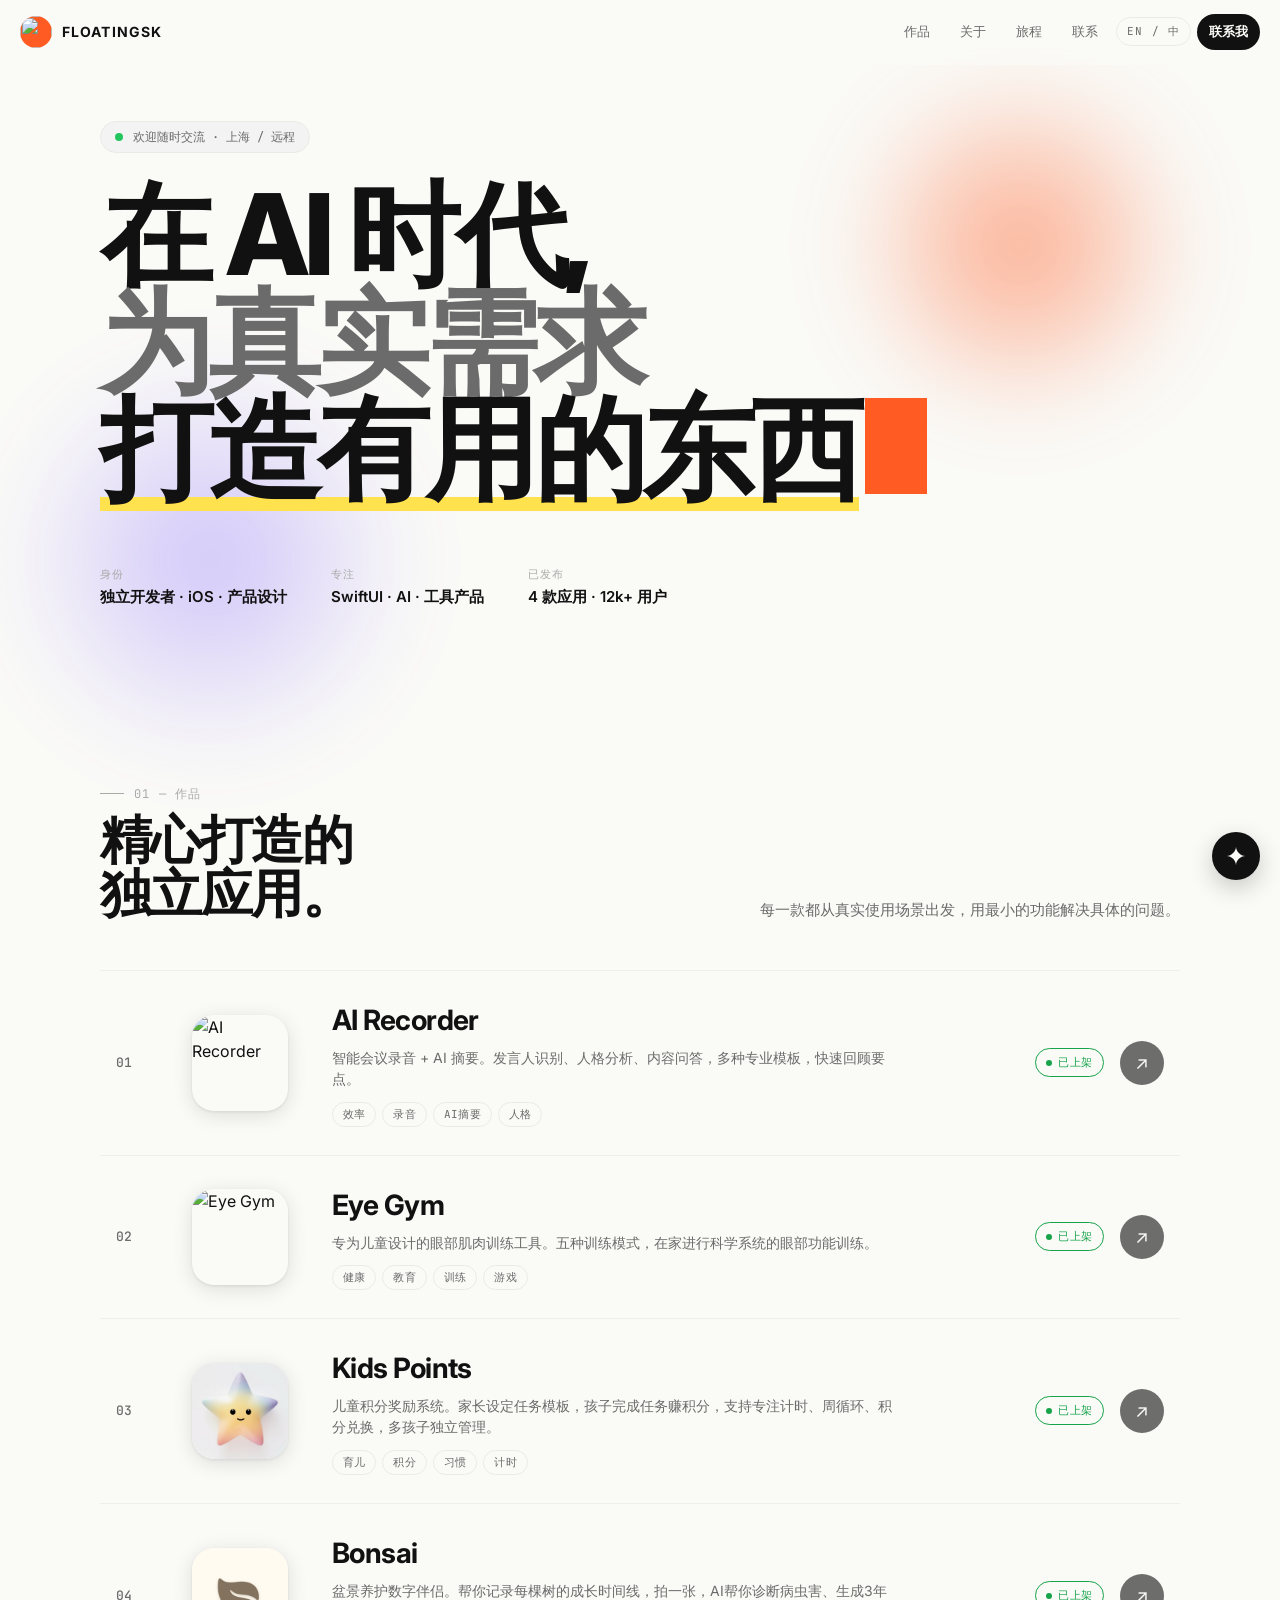
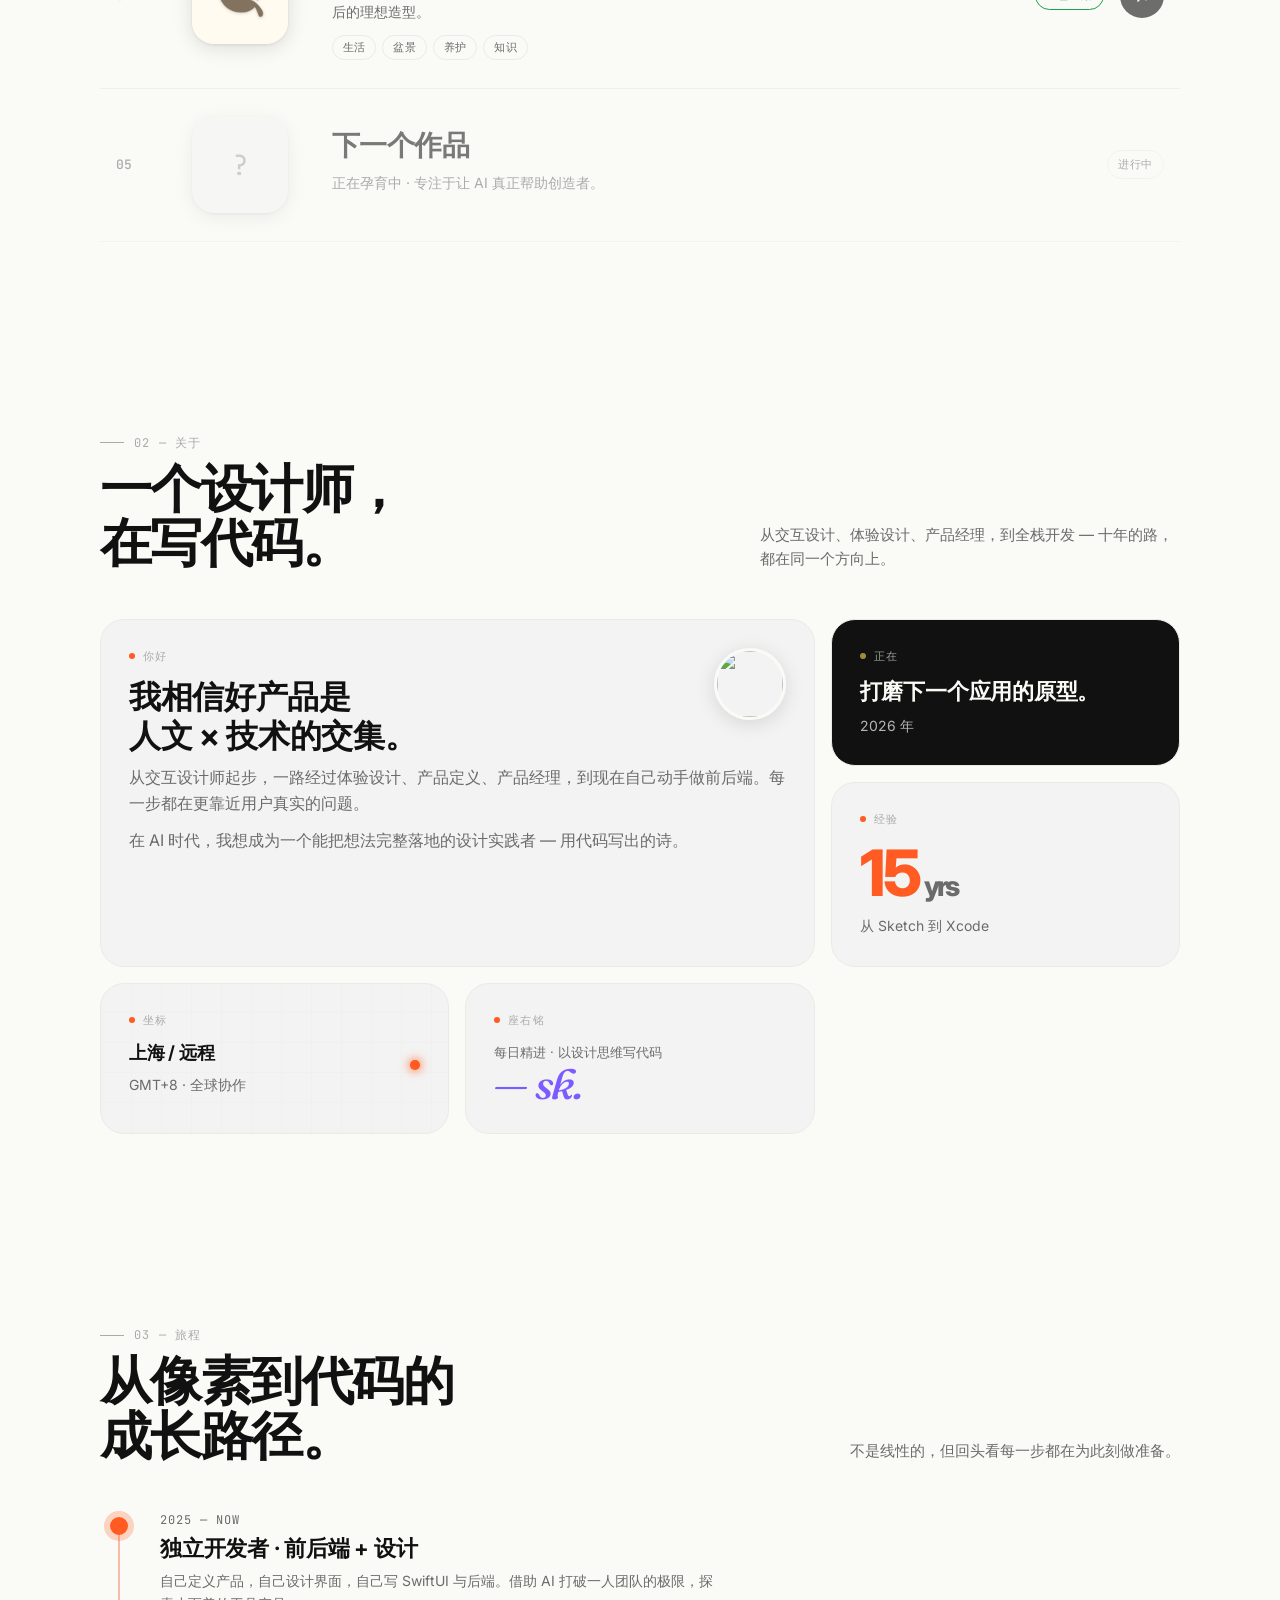
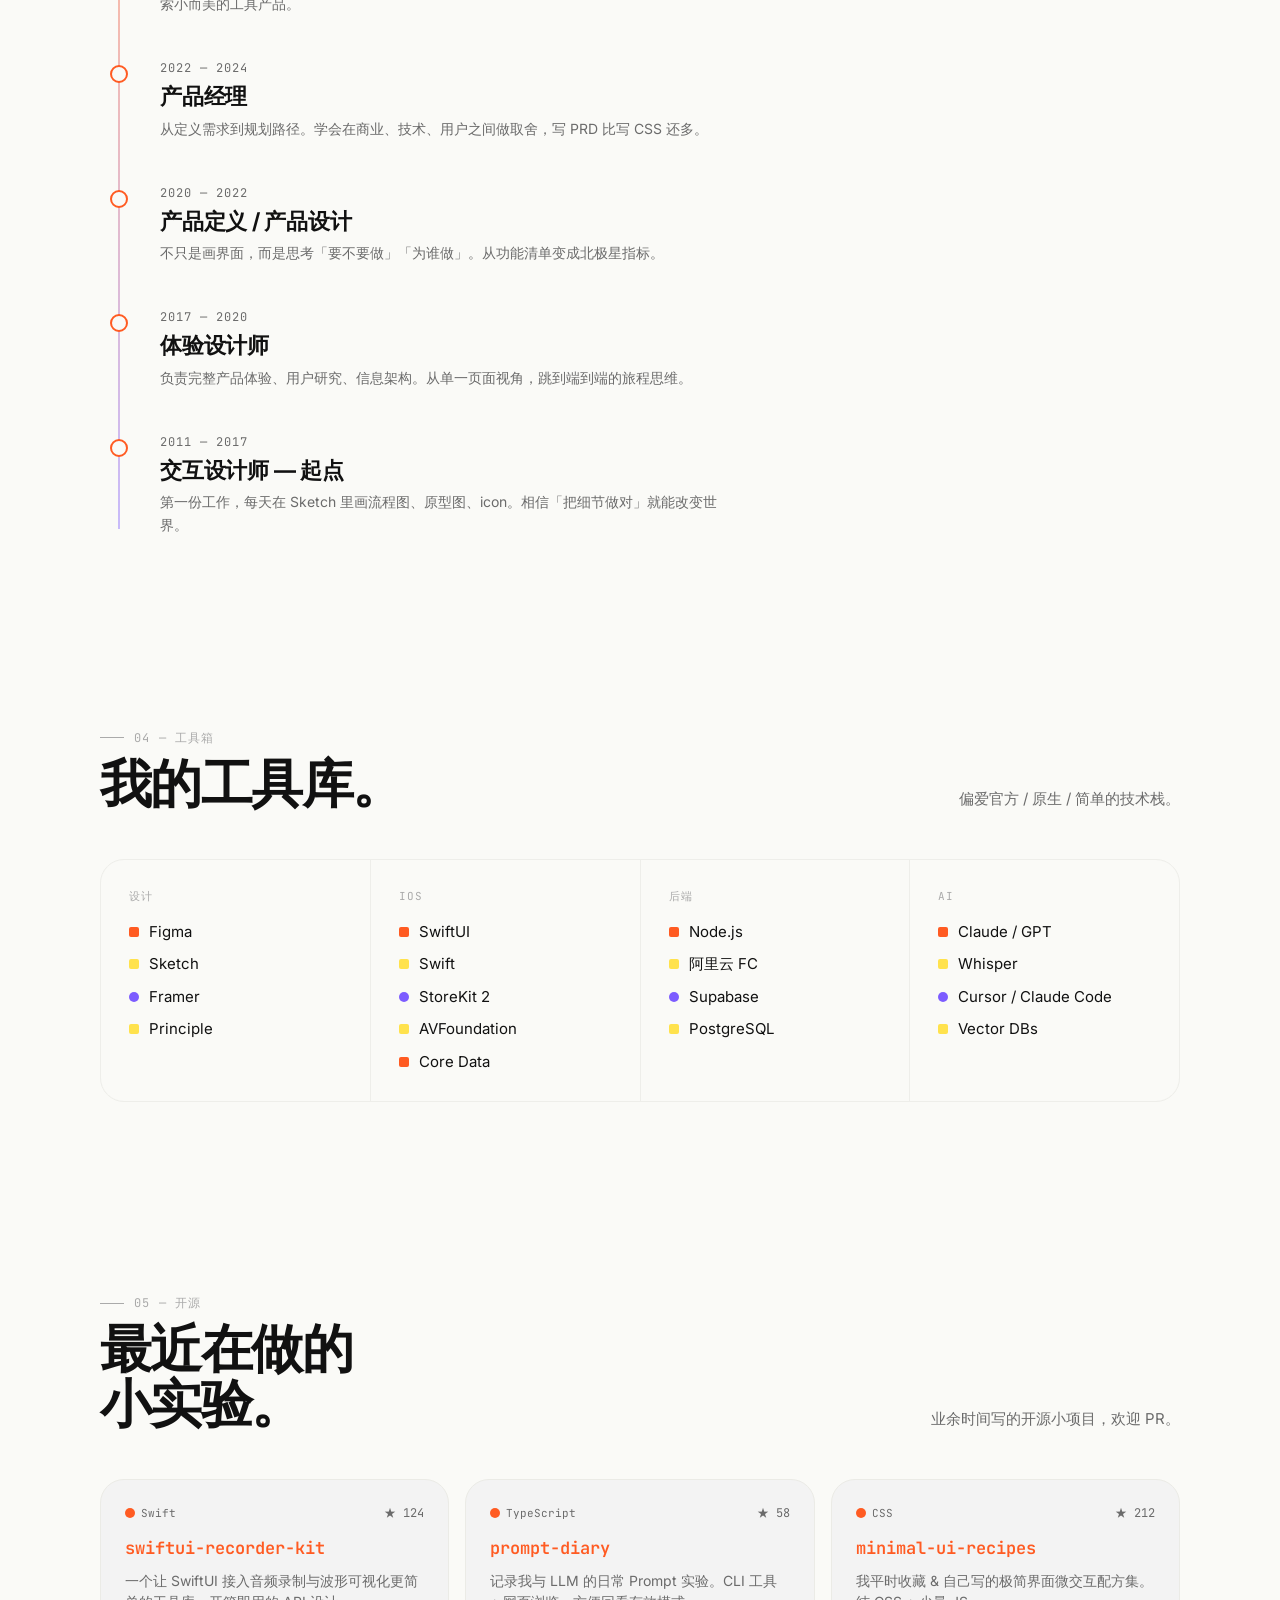
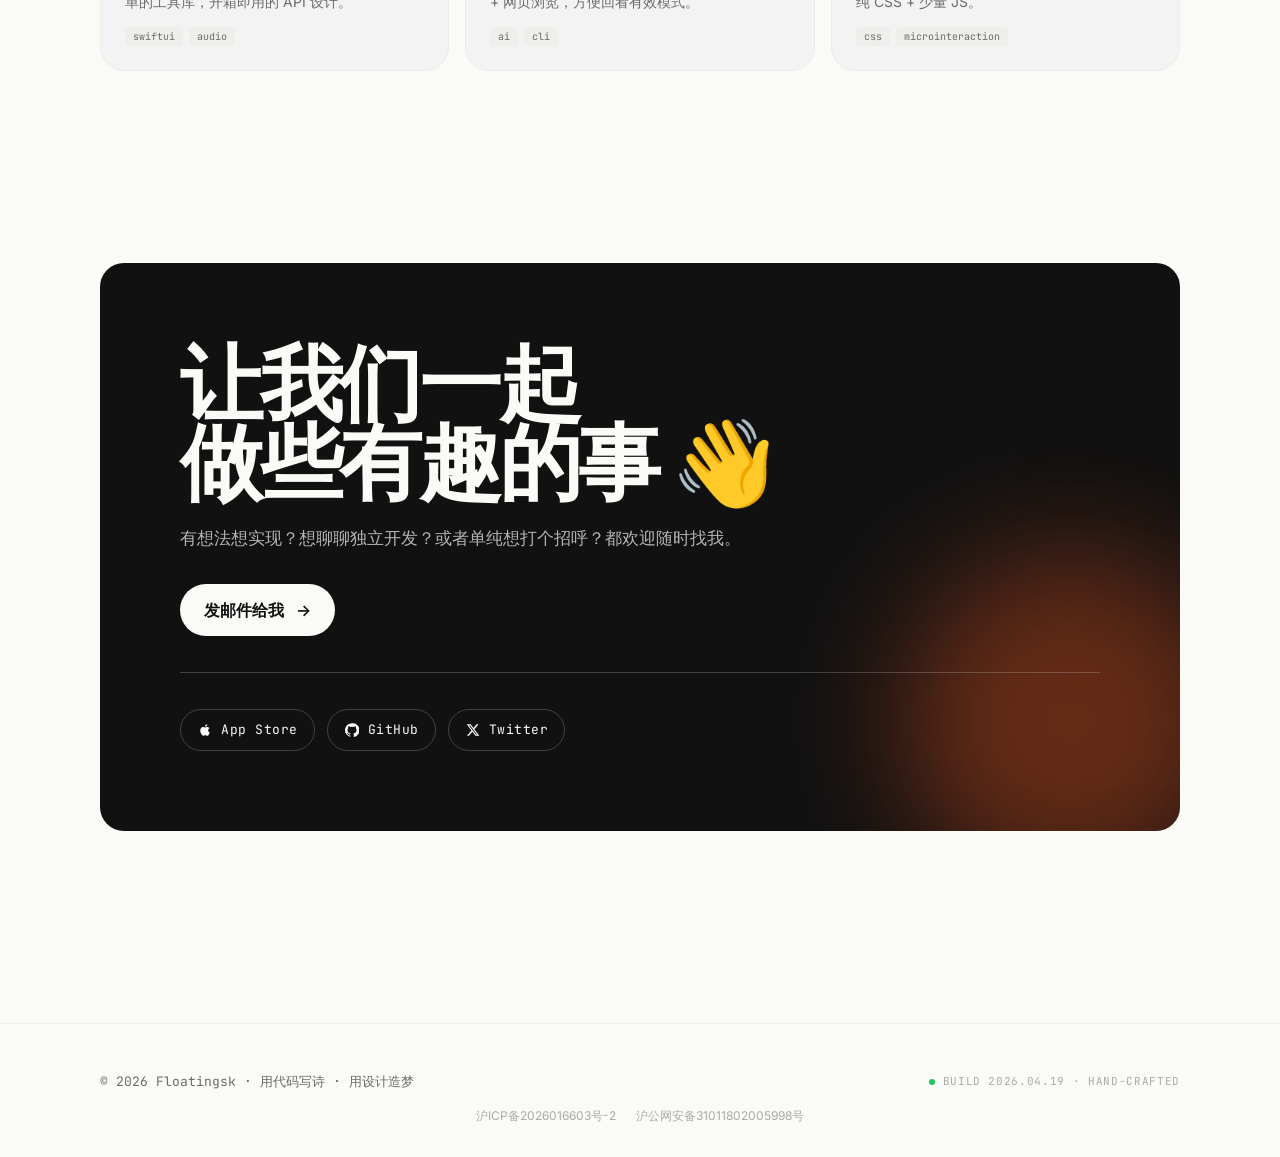
==== commit b95b09e0: "Bonsai 已上线：添加 App Store 链接，状态改为已上架，SHIPPED 更新为 4 款" ====
--- a/index.html
+++ b/index.html
@@ -1089,10 +1089,10 @@
         </div>
       </a>
 
-      <a class="app-row" href="#" onclick="return false">
+      <a class="app-row" href="https://apps.apple.com/us/app/bonsai/id6778829915" target="_blank">
         <span class="app-num">04</span>
         <div class="app-icon">
-          <img src="assets/ai-plant-icon.png" alt="AI Plant">
+          <img src="assets/ai-plant-icon.png" alt="Bonsai">
           <span class="shine"></span>
         </div>
         <div class="app-body">
@@ -1106,8 +1106,8 @@
           </div>
         </div>
         <div class="app-meta">
-          <span class="app-status" data-i18n="apps.bonsai.status">即将上线</span>
-          <span class="app-arrow">→</span>
+          <span class="app-status live" data-i18n="apps.bonsai.status">已上架</span>
+          <span class="app-arrow">↗</span>
         </div>
       </a>
 
@@ -1480,7 +1480,7 @@
     "hero.line1":"在 AI 时代，","hero.line2":"为真实需求","hero.line3":"打造有用的东西",
     "hero.role":"身份","hero.role_v":"独立开发者 · iOS · 产品设计",
     "hero.focus":"专注","hero.focus_v":"SwiftUI · AI · 工具产品",
-    "hero.shipped":"已发布","hero.shipped.v":"2 款应用 · 12k+ 用户",
+    "hero.shipped":"已发布","hero.shipped.v":"4 款应用 · 12k+ 用户",
     "apps.num":"01 — 作品","apps.title":"精心打造的<br>独立应用。","apps.sub":"每一款都从真实使用场景出发，用最小的功能解决具体的问题。",
     "apps.ai.desc":"智能会议录音 + AI 摘要。发言人识别、人格分析、内容问答，多种专业模板，快速回顾要点。",
     "apps.ai.status":"已上架",
@@ -1492,7 +1492,7 @@
     "apps.kids.status":"已上架",
     "apps.kids.tag1":"育儿","apps.kids.tag2":"积分","apps.kids.tag3":"习惯","apps.kids.tag4":"计时",
     "apps.bonsai.desc":"盆景养护数字伴侣。帮你记录每棵树的成长时间线，拍一张，AI帮你诊断病虫害、生成3年后的理想造型。",
-    "apps.bonsai.status":"即将上线",
+    "apps.bonsai.status":"已上架",
     "apps.bonsai.tag1":"生活","apps.bonsai.tag2":"盆景","apps.bonsai.tag3":"养护","apps.bonsai.tag4":"知识",
     "apps.next.name":"下一个作品","apps.next.desc":"正在孕育中 · 专注于让 AI 真正帮助创造者。","apps.next.status":"进行中","apps.next.tag1":"进行中",
     "about.num":"02 — 关于","about.title":"一个设计师，<br>在写代码。","about.sub":"从交互设计、体验设计、产品经理，到全栈开发 — 十年的路，都在同一个方向上。",
@@ -1522,7 +1522,7 @@
     "hero.line1":"In the age of AI,","hero.line2":"building useful","hero.line3":"things that matter",
     "hero.role":"ROLE","hero.role_v":"Indie Dev · iOS · Product",
     "hero.focus":"FOCUS","hero.focus_v":"SwiftUI · AI · Daily Tools",
-    "hero.shipped":"SHIPPED","hero.shipped.v":"2 apps · 12k+ users",
+    "hero.shipped":"SHIPPED","hero.shipped.v":"4 apps · 12k+ users",
     "apps.num":"01 — WORKS","apps.title":"Hand-crafted<br>indie apps.","apps.sub":"Each one starts from a real problem and solves it with the smallest possible surface.",
     "apps.ai.desc":"Smart meeting recorder + AI summary. Speaker ID, personality analysis, Q&A on content, professional templates.",
     "apps.ai.status":"LIVE",
@@ -1534,7 +1534,7 @@
     "apps.kids.status":"LIVE",
     "apps.kids.tag1":"Parenting","apps.kids.tag2":"Points","apps.kids.tag3":"Habits","apps.kids.tag4":"Timer",
     "apps.bonsai.desc":"Bonsai care companion. Track each tree's growth timeline — snap a photo and AI diagnoses pests, generates an ideal 3-year look.",
-    "apps.bonsai.status":"Coming Soon",
+    "apps.bonsai.status":"LIVE",
     "apps.bonsai.tag1":"Lifestyle","apps.bonsai.tag2":"Bonsai","apps.bonsai.tag3":"Care","apps.bonsai.tag4":"Knowledge",
     "apps.next.name":"Next thing","apps.next.desc":"In the oven · making AI actually useful for creators.","apps.next.status":"WIP","apps.next.tag1":"In Progress",
     "about.num":"02 — ABOUT","about.title":"A designer<br>who codes.","about.sub":"From IxD, UX, PM — all the way to full-stack. A decade, one direction.",
